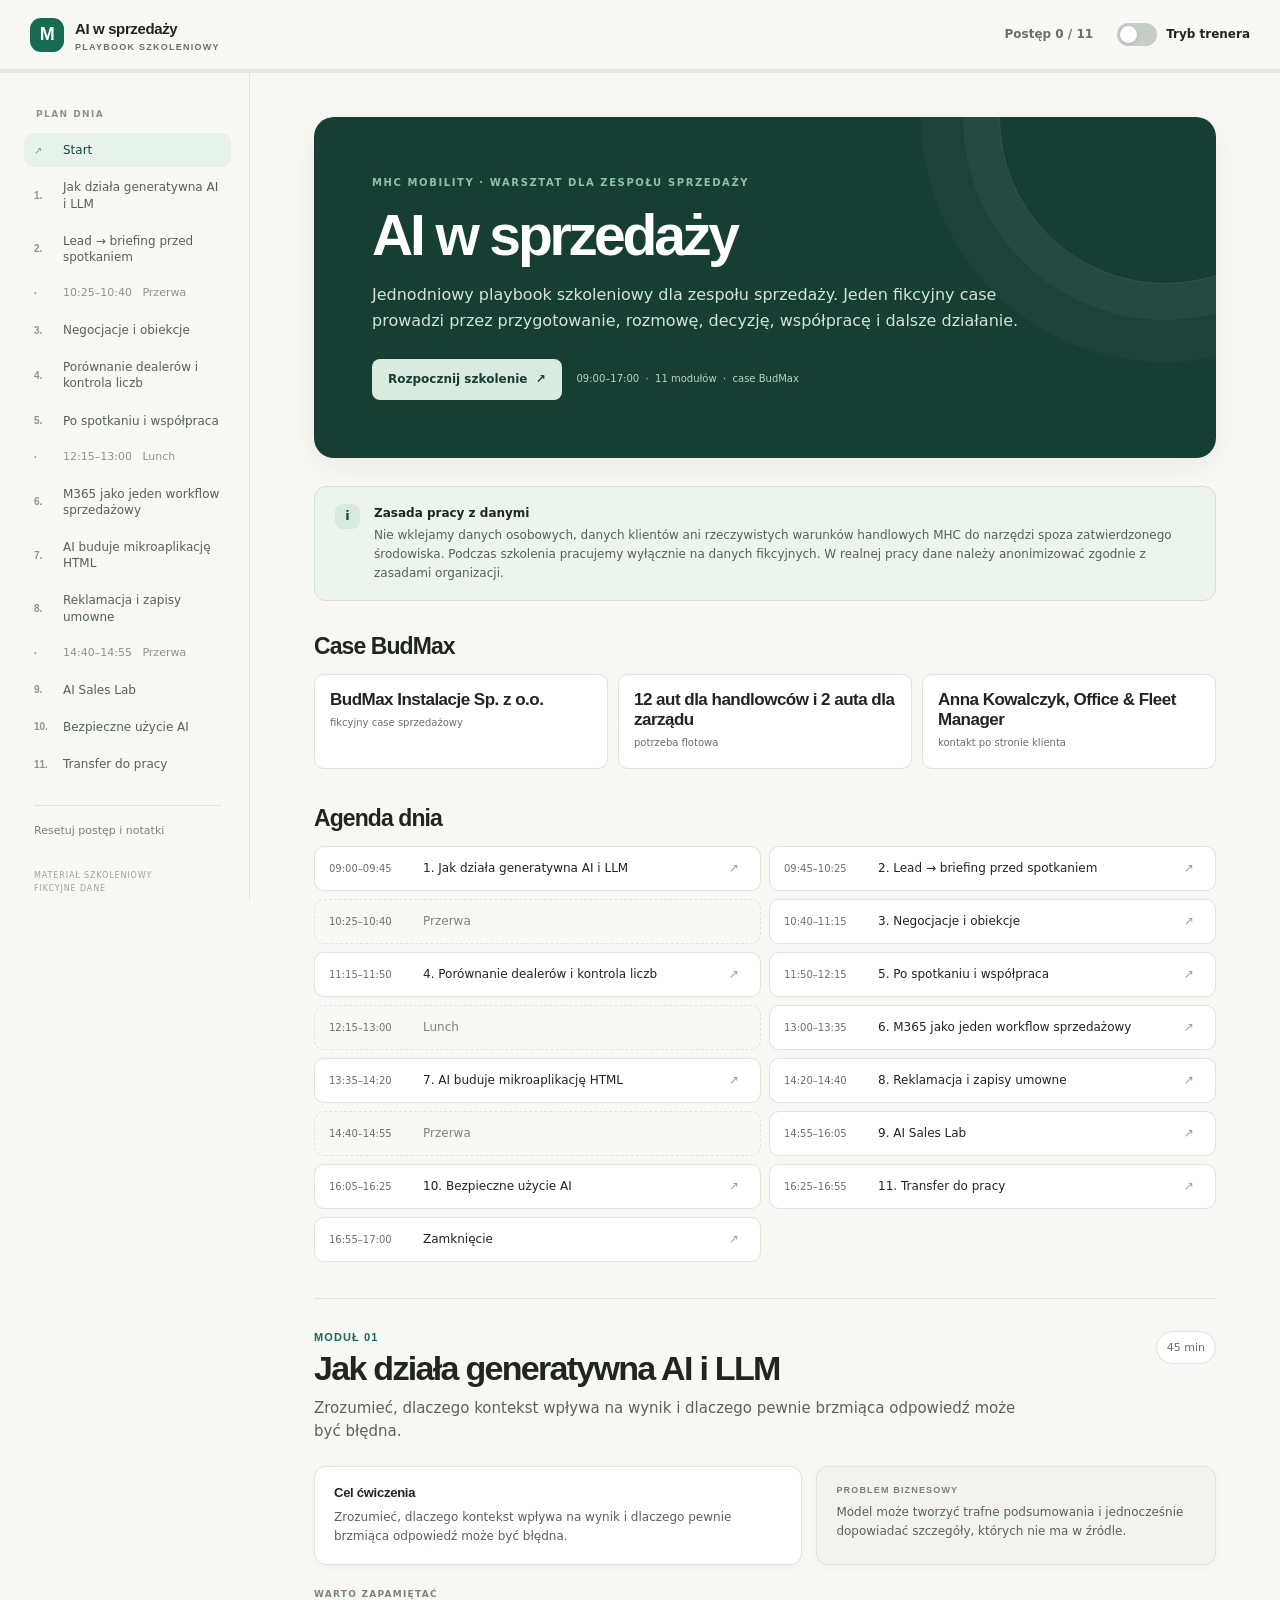
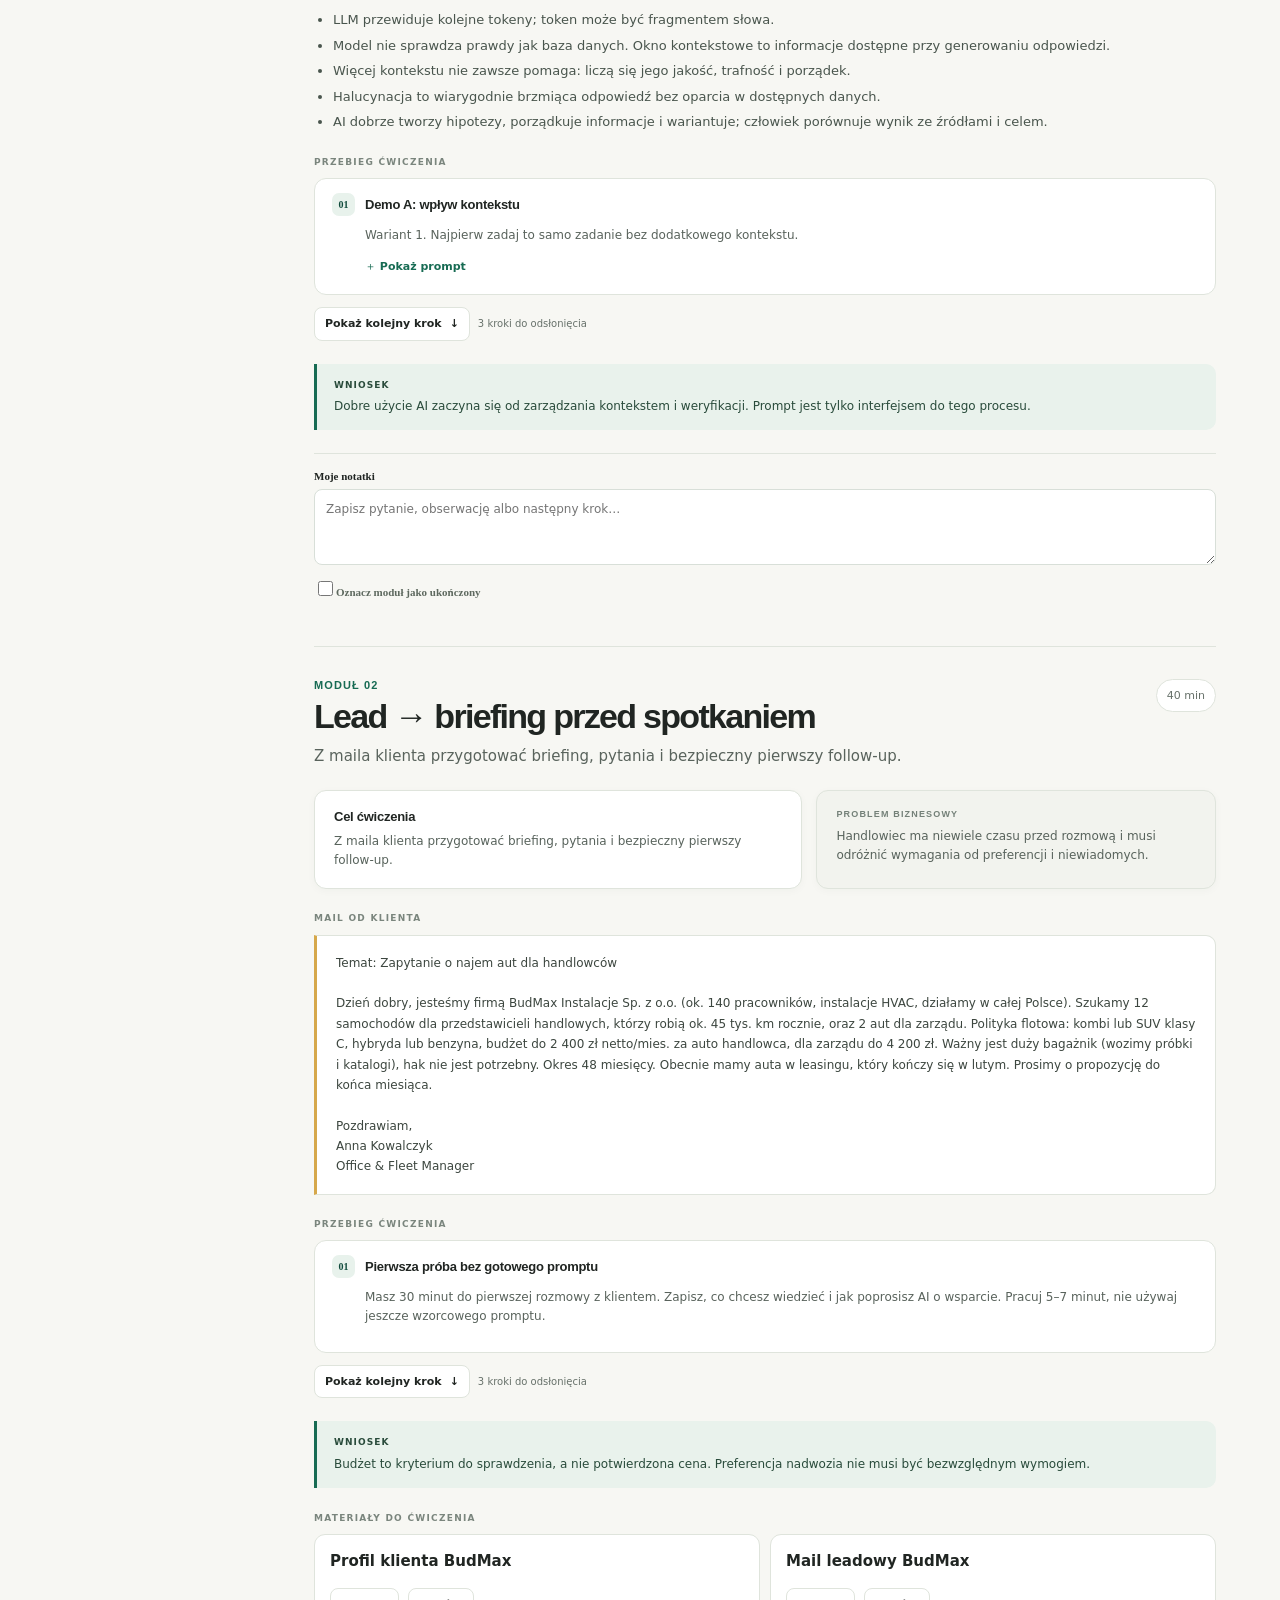
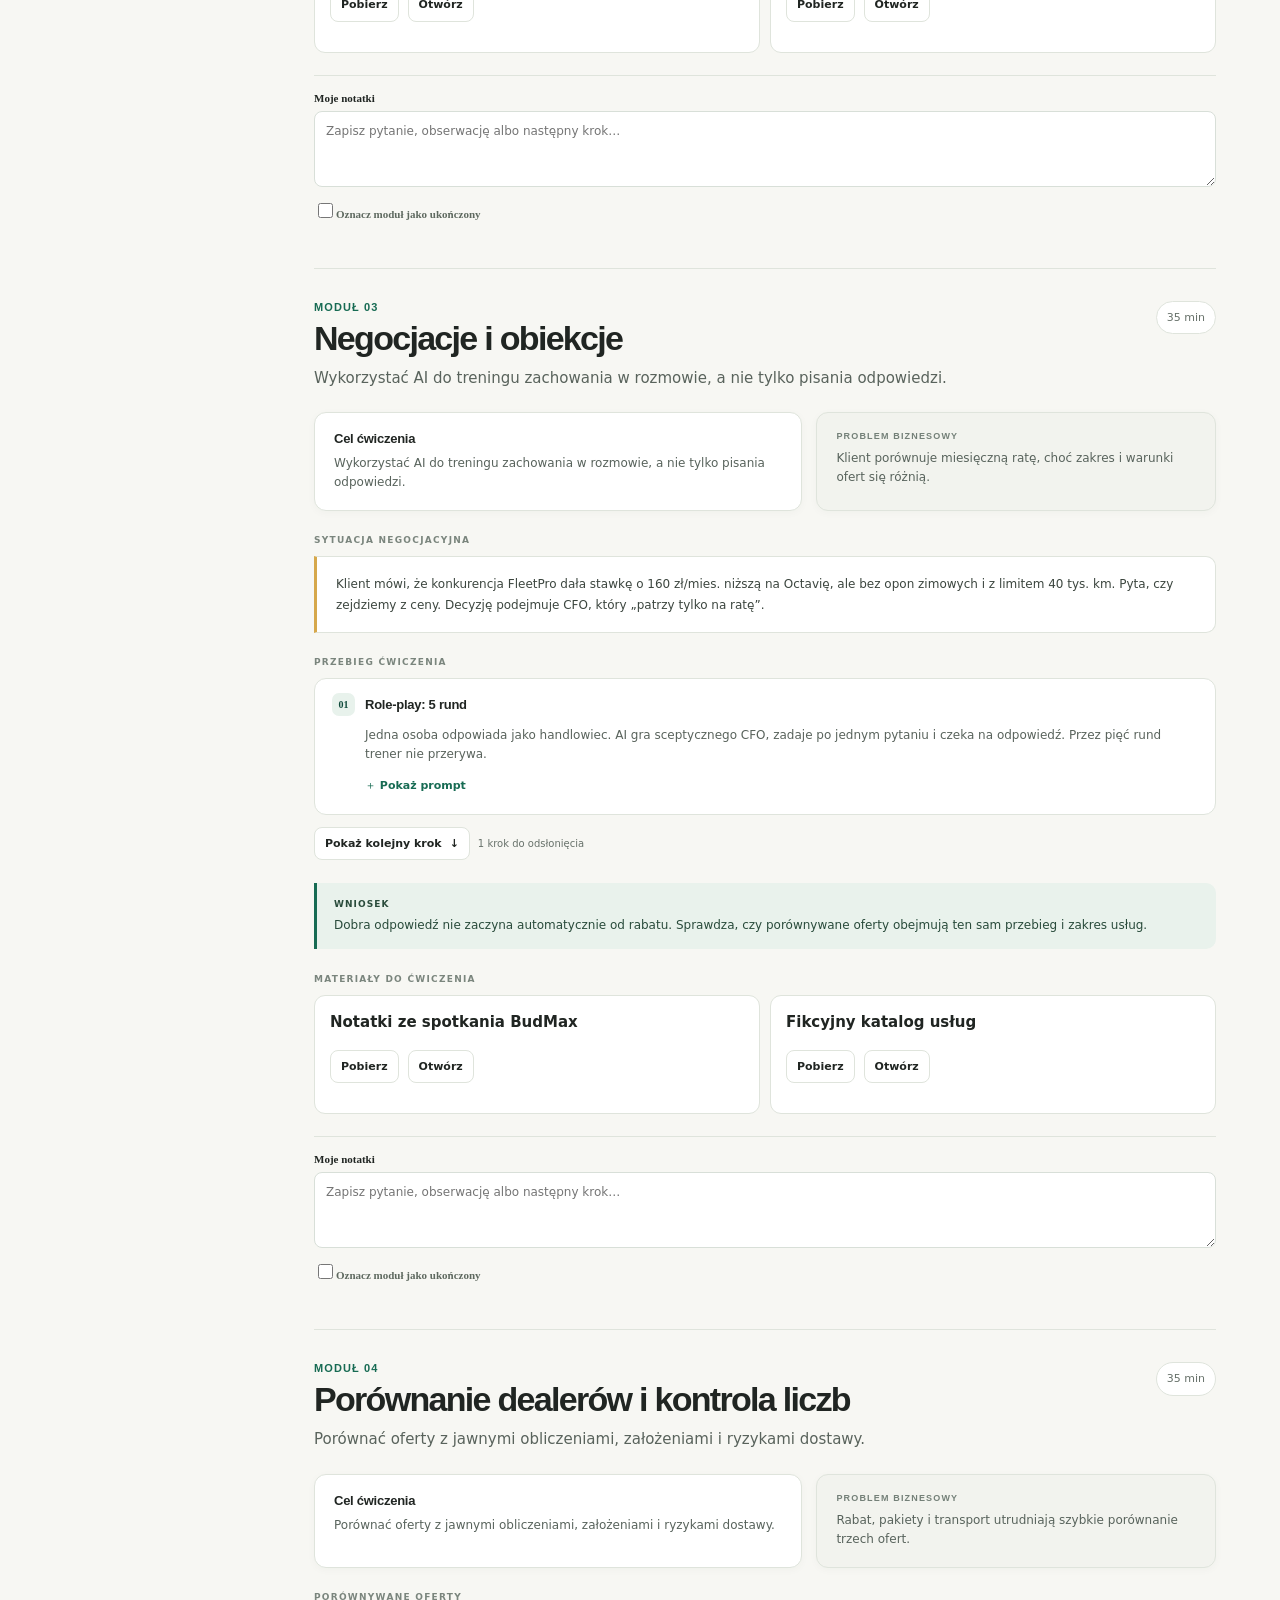
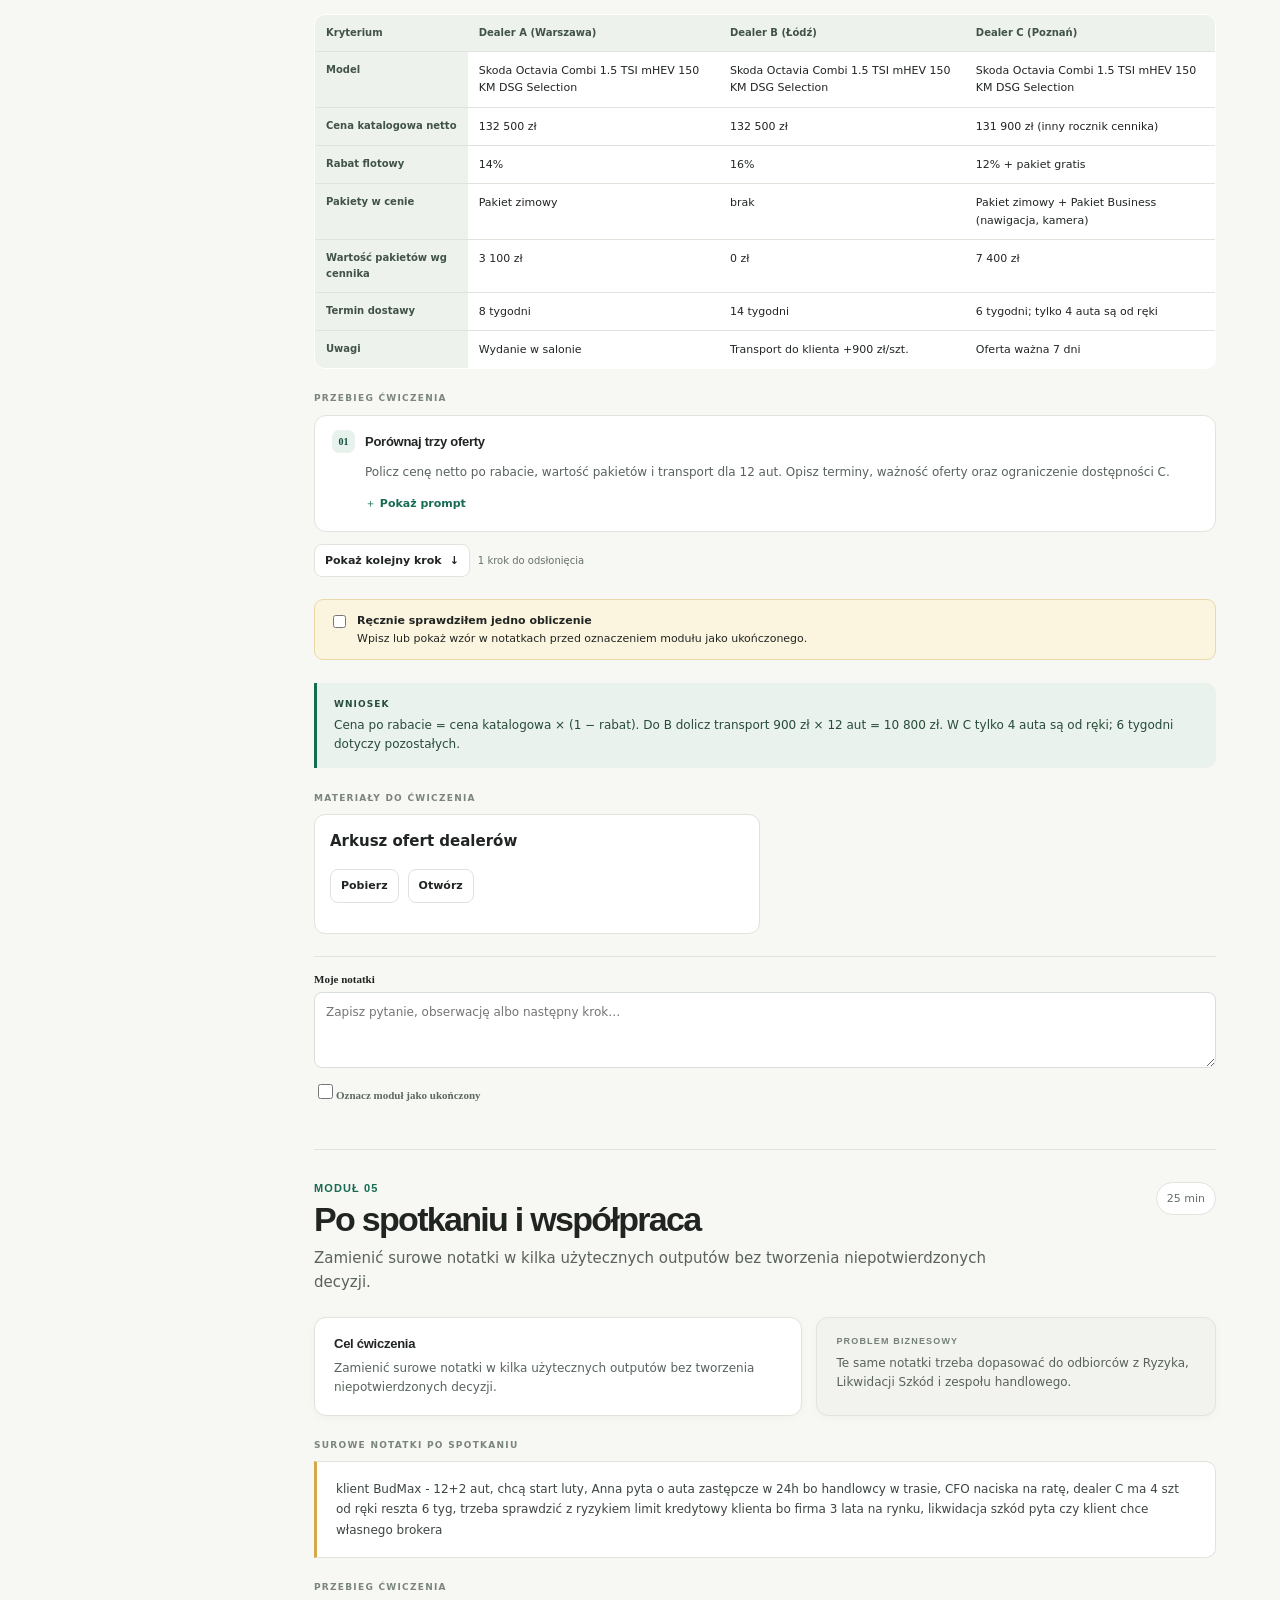
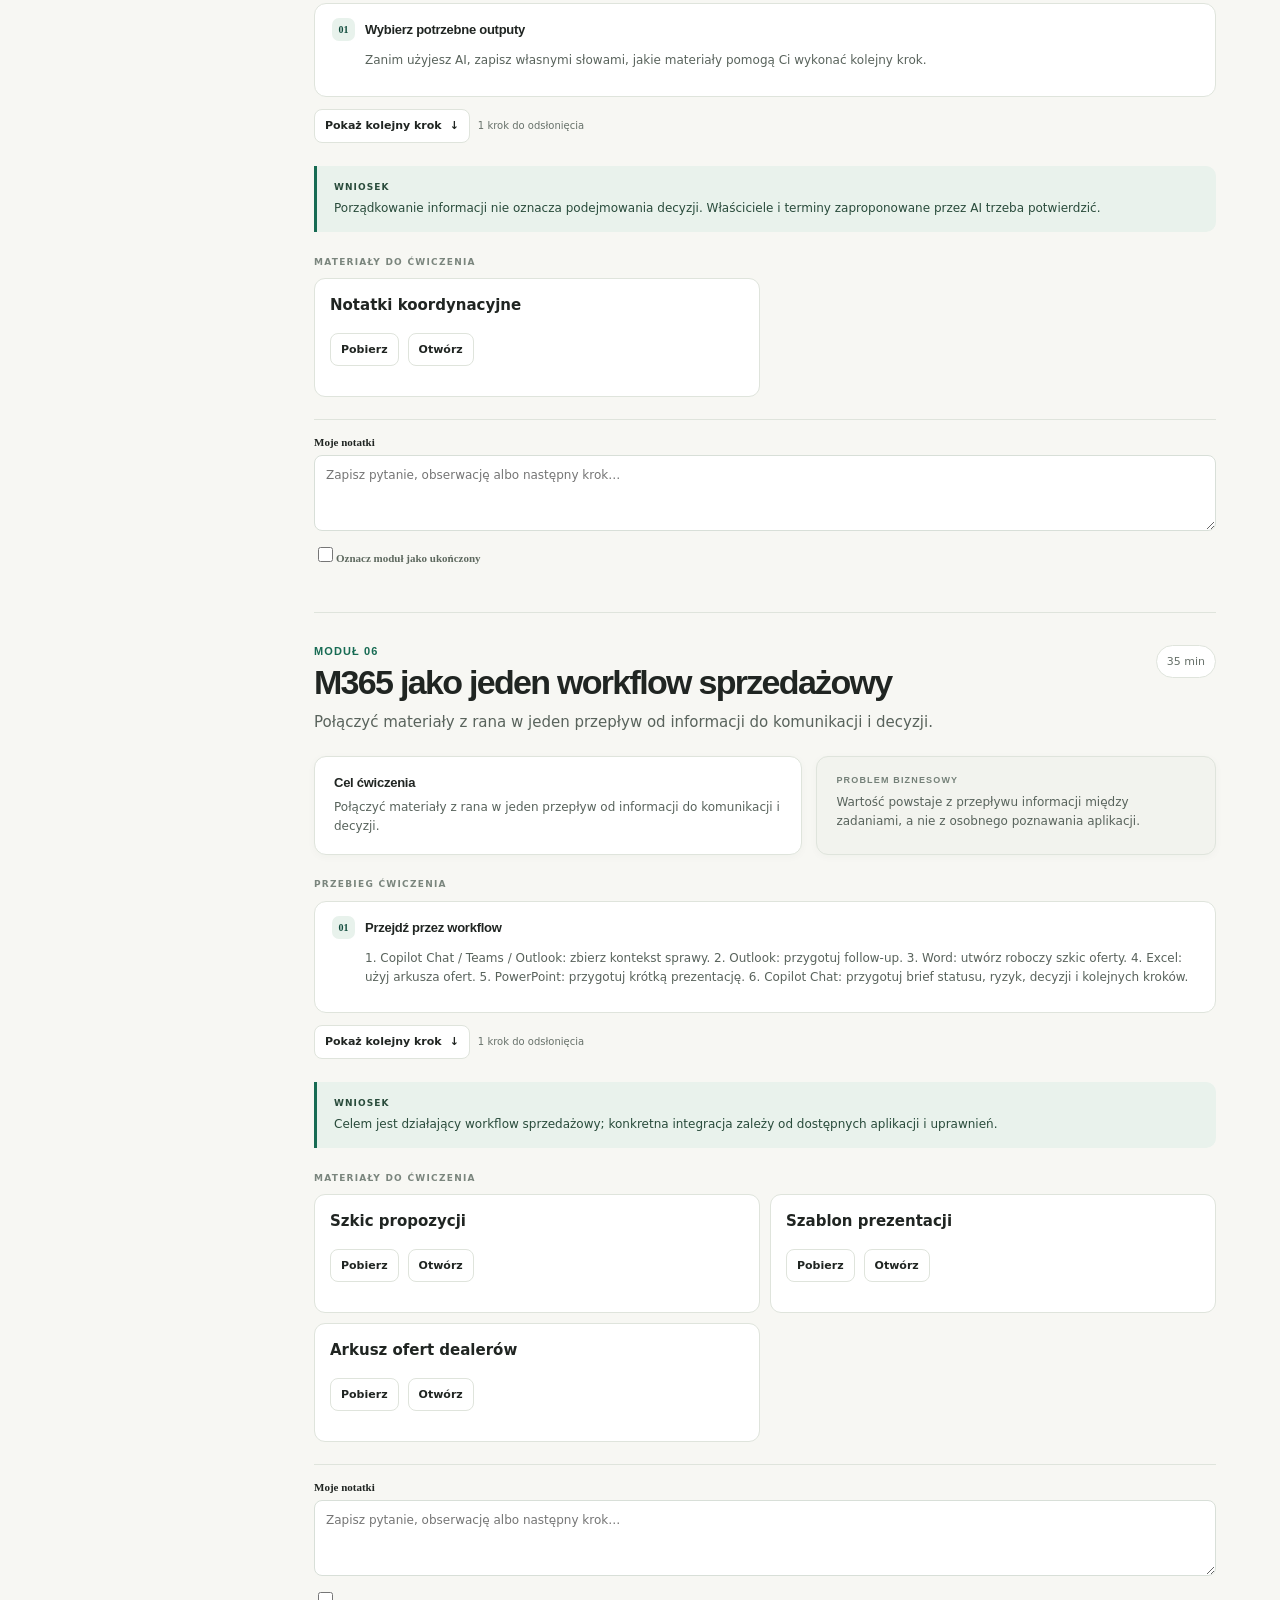
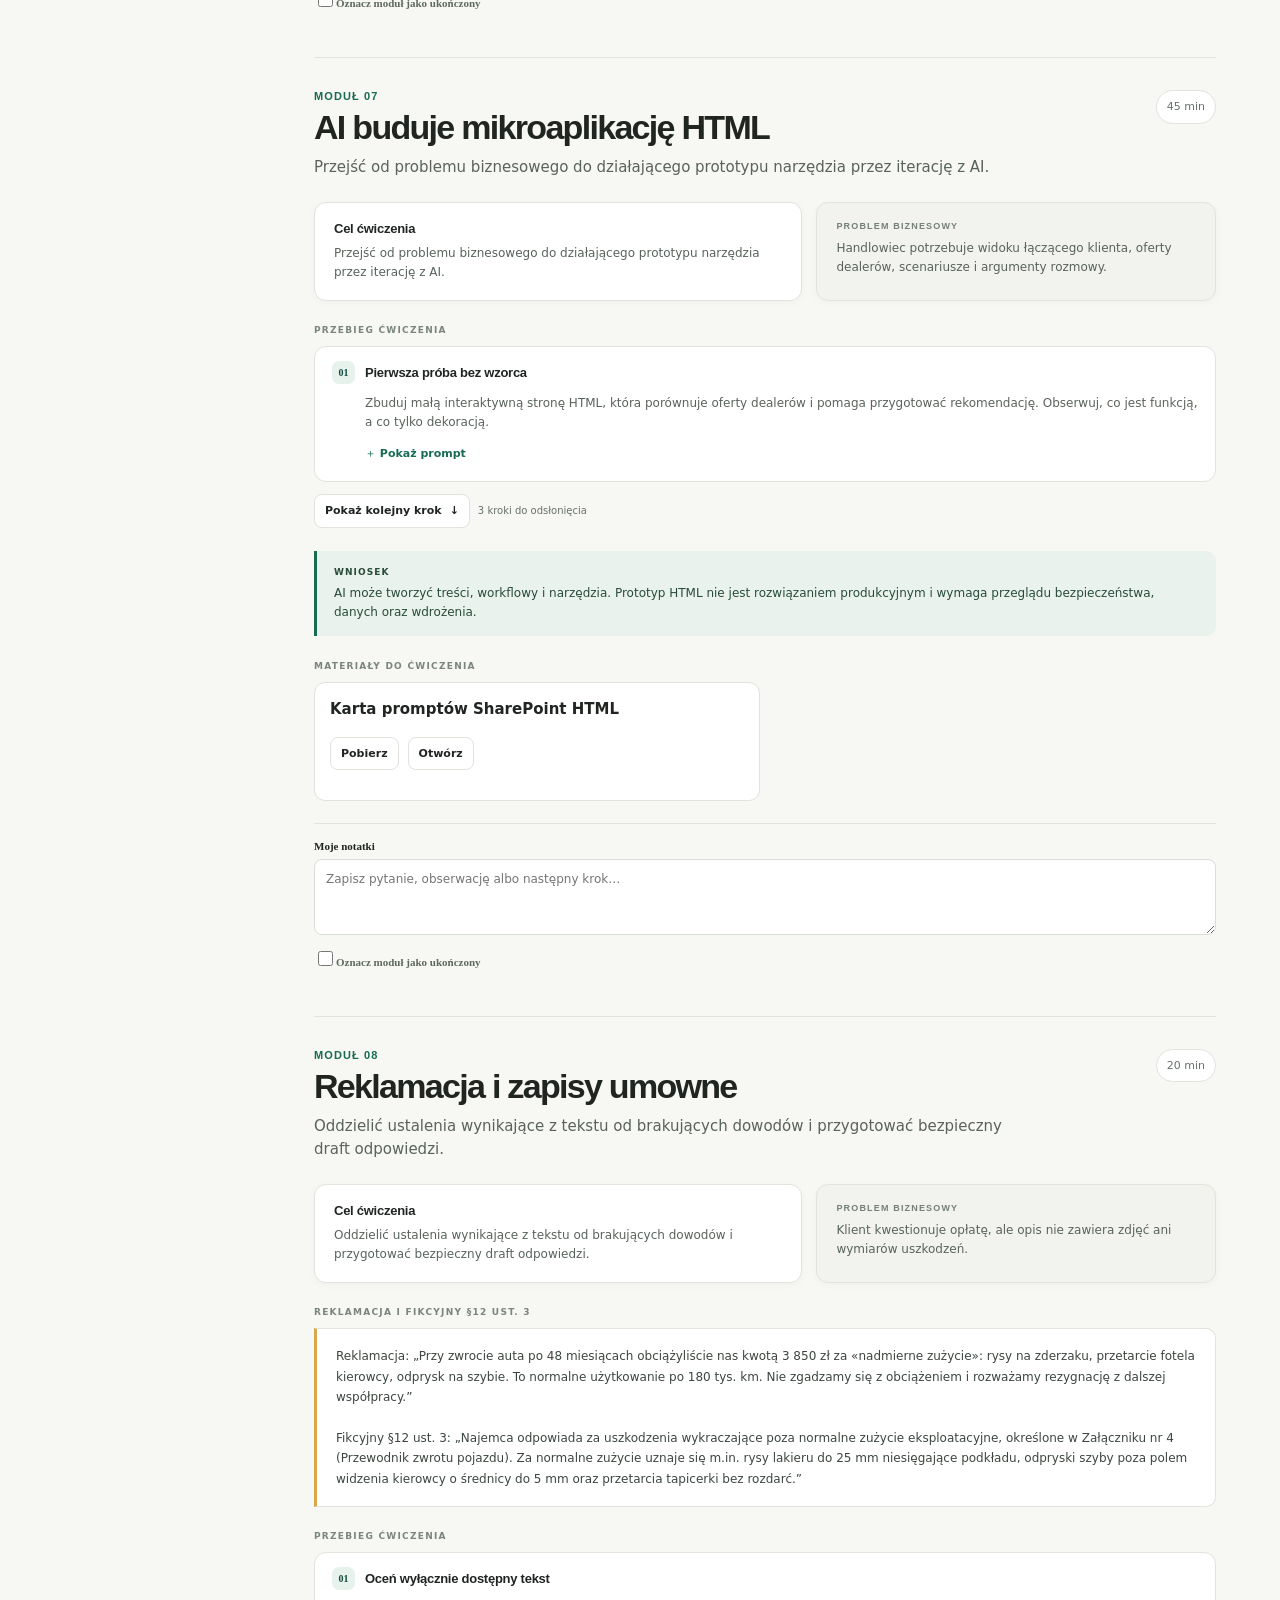
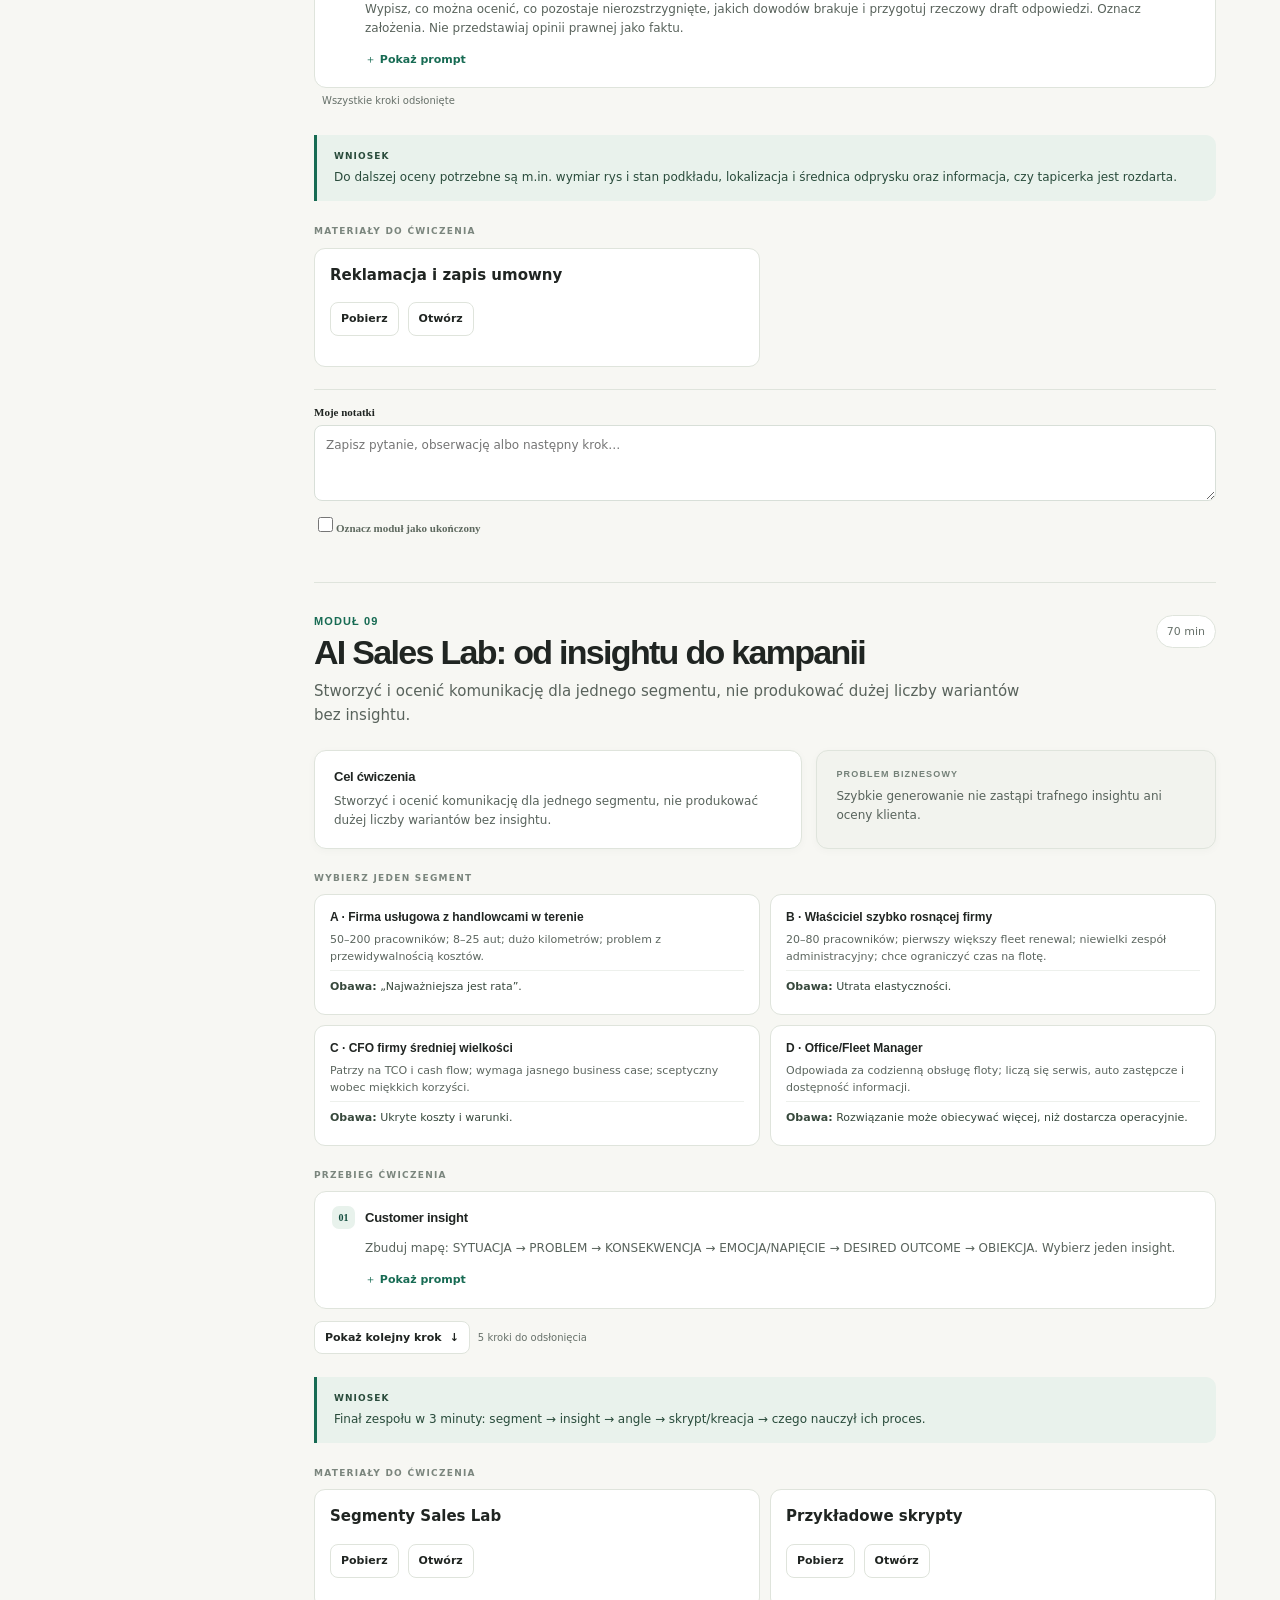
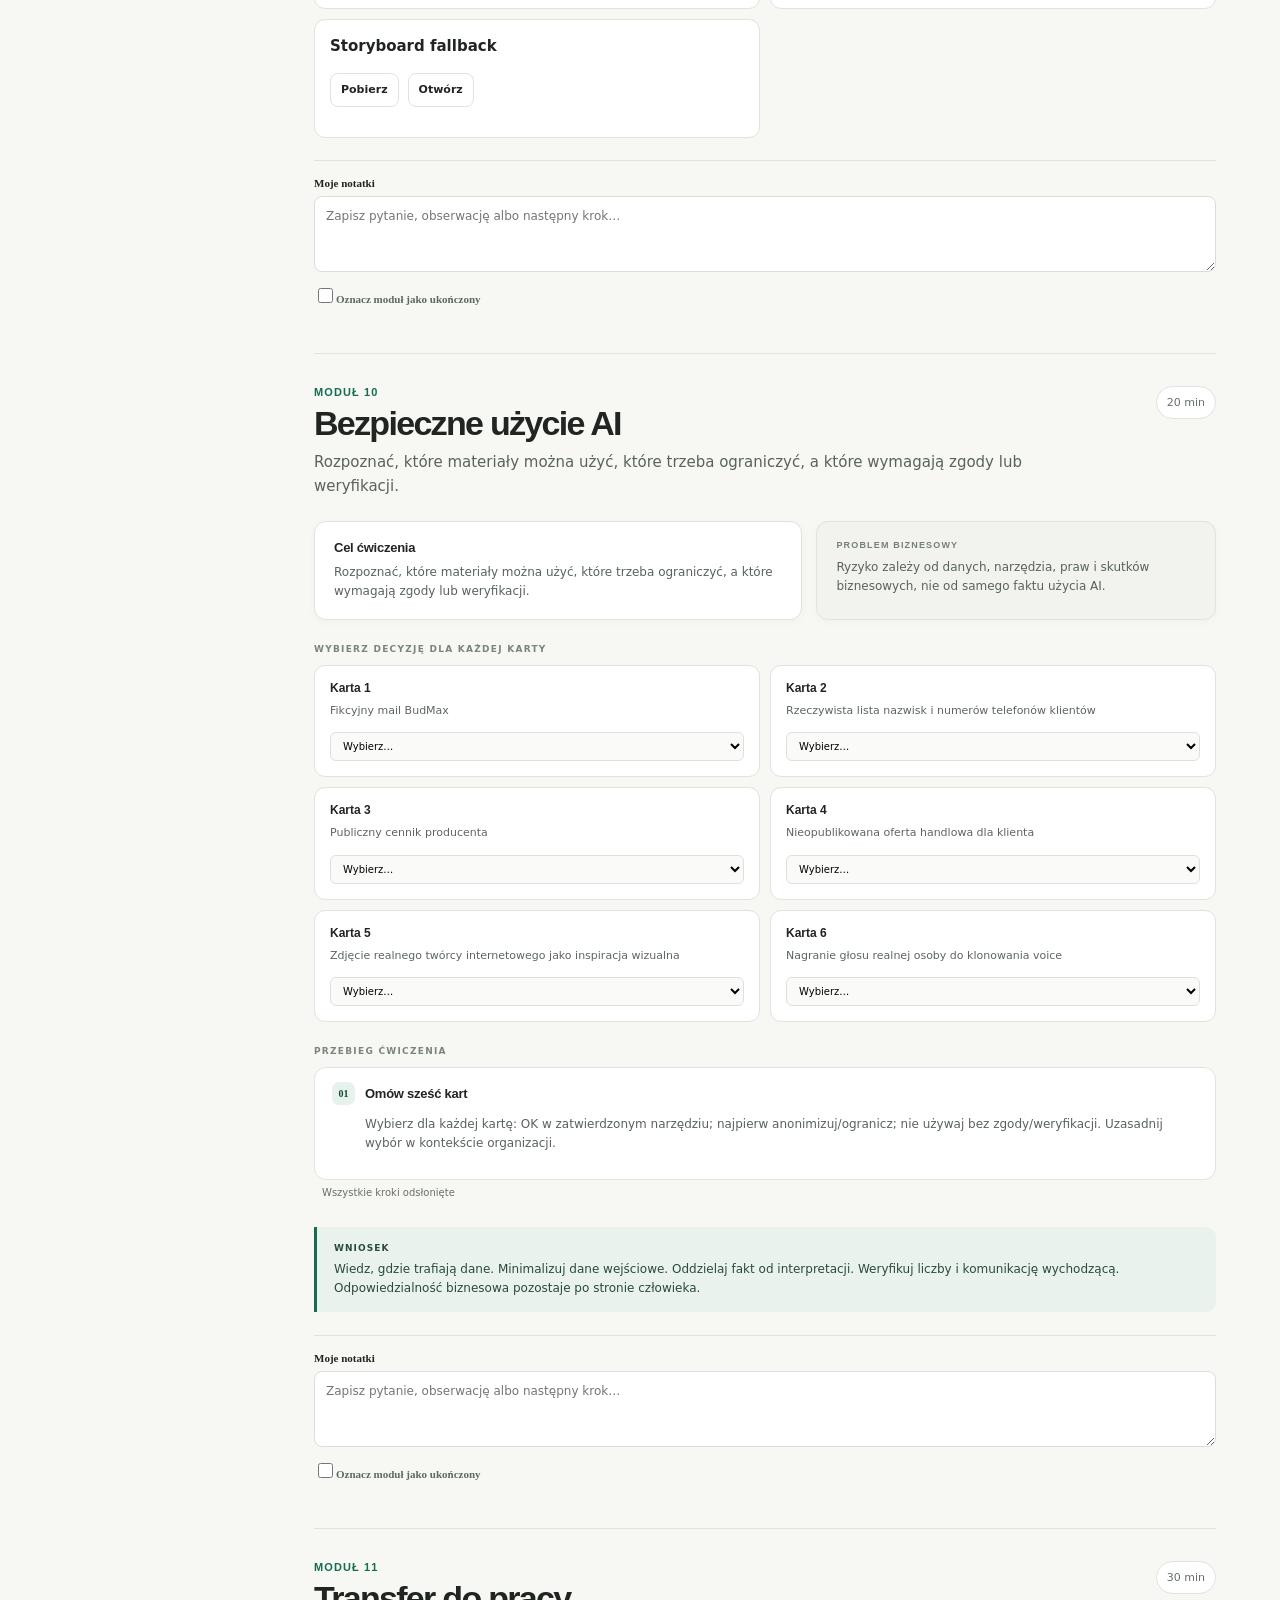
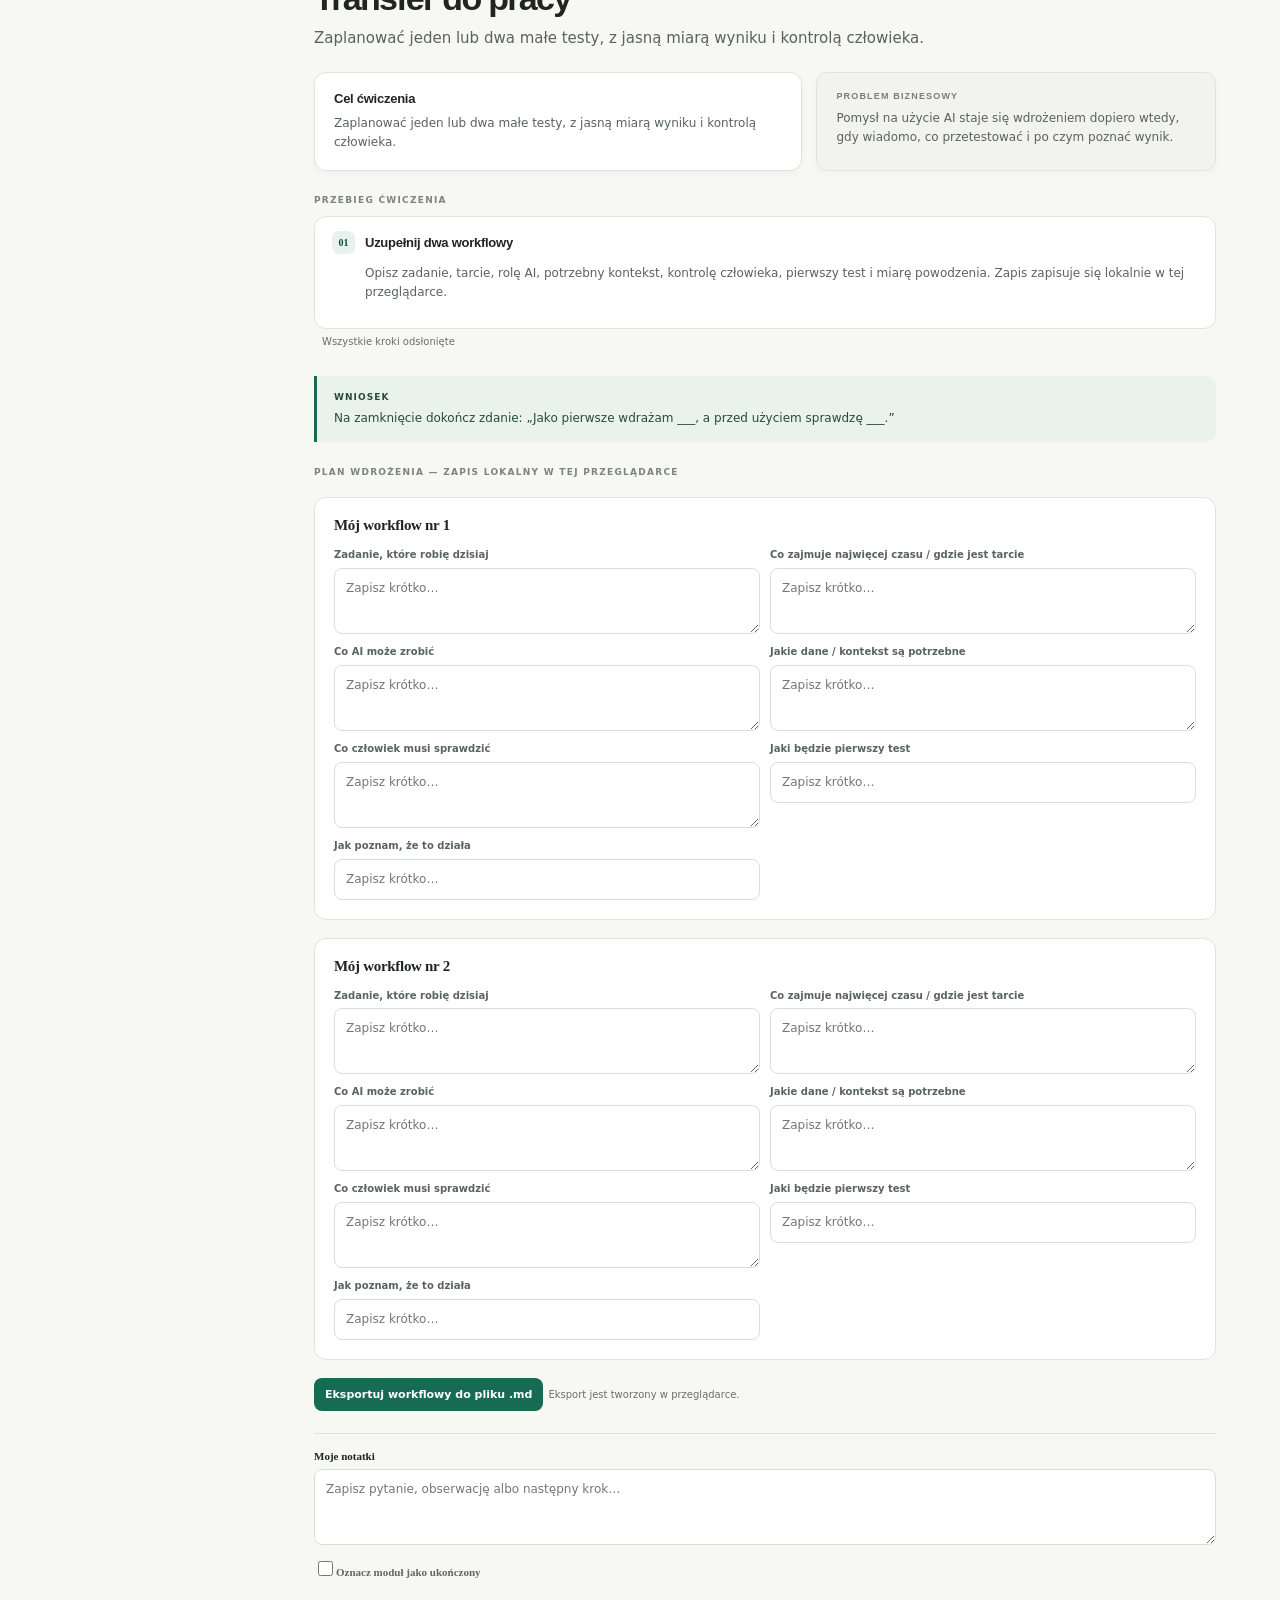
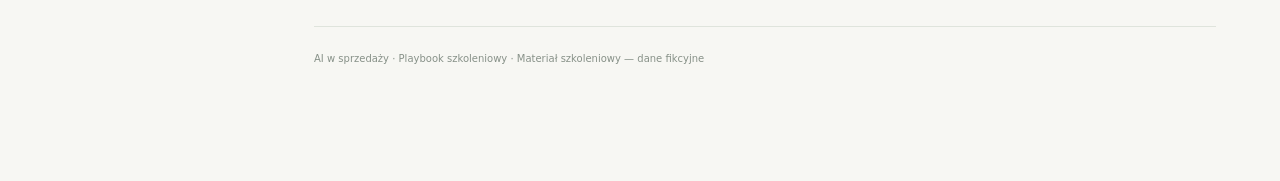
==== index.html @ 6e00c226 "Publish MHC AI sales training site" ====
<!doctype html>
<html lang="pl">
<head>
  <meta charset="utf-8">
  <meta name="viewport" content="width=device-width, initial-scale=1">
  <meta name="theme-color" content="#f7f7f3">
  <meta name="description" content="Interaktywny playbook jednodniowego szkolenia AI w sprzedaży na fikcyjnym case’ie BudMax.">
  <title>AI w sprzedaży · MHC Mobility</title>
  <link rel="stylesheet" href="assets/css/site.css">
</head>
<body>
  <a class="skip-link" href="#main">Przejdź do treści</a>
  <header class="topbar">
    <a class="brand" href="#start" aria-label="AI w sprzedaży — start"><span class="brand-mark">M</span><span>AI w sprzedaży <small>PLAYBOOK SZKOLENIOWY</small></span></a>
    <div class="top-actions">
      <span class="progress-label" id="progress-label">Postęp 0 / 11</span>
      <label class="mode-switch"><input type="checkbox" id="trainer-toggle"><span class="switch-ui" aria-hidden="true"></span><span>Tryb trenera</span></label>
    </div>
  </header>
  <div class="progress-track" role="progressbar" aria-label="Postęp szkolenia" aria-valuemin="0" aria-valuemax="11" aria-valuenow="0"><span id="progress-fill"></span></div>
  <div class="layout">
    <aside class="sidebar" aria-label="Nawigacja szkolenia">
      <div class="side-heading">PLAN DNIA</div>
      <nav id="course-nav"></nav>
      <div class="sidebar-tools">
        <label class="fast-switch trainer-control"><input id="fast-mode" type="checkbox"><span>Fast mode</span></label>
        <button class="text-button" id="reset-button" type="button">Resetuj postęp i notatki</button>
      </div>
      <p class="side-foot">MATERIAŁ SZKOLENIOWY<br>FIKCYJNE DANE</p>
    </aside>
    <main id="main" tabindex="-1">
      <div id="course-content" aria-live="polite"><div class="loading">Wczytuję materiały szkoleniowe…</div></div>
    </main>
  </div>
  <script src="assets/js/app.js" defer></script>
</body>
</html>
---- assets/css/site.css ----
:root{--paper:#f7f7f3;--surface:#fff;--ink:#202522;--muted:#67716a;--line:#dfe4dc;--green:#176b53;--green-dark:#104b3c;--mint:#e8f2ec;--gold:#d6a84b;--rose:#f6e9e5;--shadow:0 10px 30px rgba(33,47,39,.055);font-family:system-ui,-apple-system,"Segoe UI",sans-serif;color:var(--ink);background:var(--paper);font-synthesis:none;text-rendering:optimizeLegibility}
*{box-sizing:border-box}html{scroll-behavior:smooth;scroll-padding-top:88px}body{margin:0;background:var(--paper);font-size:15px;line-height:1.58}button,input,textarea,select{font:inherit}button,a{touch-action:manipulation}a{color:var(--green-dark)}button{cursor:pointer}.skip-link{position:absolute;top:-50px;left:1rem;background:var(--ink);color:#fff;padding:.65rem 1rem;z-index:50}.skip-link:focus{top:1rem}.topbar{height:70px;position:sticky;top:0;z-index:20;background:rgba(247,247,243,.94);backdrop-filter:blur(12px);border-bottom:1px solid var(--line);display:flex;align-items:center;justify-content:space-between;padding:0 30px}.brand{display:flex;gap:11px;align-items:center;text-decoration:none;color:var(--ink);font-family:Manrope,sans-serif;font-weight:800;letter-spacing:-.025em}.brand-mark{width:34px;height:34px;display:grid;place-items:center;border-radius:11px;background:var(--green);color:white;font-size:18px}.brand small{display:block;color:var(--muted);font:600 9px "DM Sans",sans-serif;letter-spacing:.14em;margin-top:1px}.top-actions{display:flex;align-items:center;gap:24px}.progress-label{font-size:12px;color:var(--muted);font-weight:600}.mode-switch,.fast-switch{display:flex;align-items:center;gap:9px;font-size:12px;font-weight:600;cursor:pointer}.mode-switch input{position:absolute;opacity:0}.switch-ui{height:23px;width:40px;border-radius:14px;background:#c7cec8;position:relative;transition:.2s}.switch-ui:after{content:"";position:absolute;top:3px;left:3px;width:17px;height:17px;border-radius:50%;background:white;transition:.2s;box-shadow:0 1px 4px #0002}.mode-switch input:checked+.switch-ui{background:var(--green)}.mode-switch input:checked+.switch-ui:after{left:20px}.mode-switch input:focus-visible+.switch-ui{outline:3px solid var(--gold);outline-offset:2px}.progress-track{height:3px;background:#e4e9e2;position:sticky;top:70px;z-index:19}.progress-track span{height:100%;width:0;display:block;background:var(--green);transition:width .3s}.layout{display:grid;grid-template-columns:250px minmax(0,1fr);max-width:1480px;margin:auto;min-height:calc(100vh - 73px)}.sidebar{padding:34px 18px 28px 24px;border-right:1px solid var(--line);position:sticky;top:73px;height:calc(100vh - 73px);overflow:auto}.side-heading{font-size:9px;letter-spacing:.16em;color:#8b958d;font-weight:700;padding:0 12px 12px}.sidebar nav{display:flex;flex-direction:column;gap:3px}.nav-link{display:flex;gap:11px;align-items:center;color:#56615a;text-decoration:none;border-radius:9px;padding:9px 10px;font-size:12px;line-height:1.35;transition:background .15s,color .15s}.nav-link:hover,.nav-link[aria-current="page"]{background:var(--mint);color:var(--green-dark)}.nav-number{font:700 10px Manrope,sans-serif;color:#8b958d;min-width:18px}.nav-link.done .nav-number{color:var(--green)}.nav-link.break-link{color:#8b958d;font-size:11px}.sidebar-tools{margin:24px 10px 0;padding-top:16px;border-top:1px solid var(--line);display:grid;gap:15px}.fast-switch{font-size:11px;color:var(--muted)}.fast-switch input{accent-color:var(--green)}.text-button{border:0;background:none;padding:0;text-align:left;color:#79837c;font-size:11px}.text-button:hover{color:#a04437}.side-foot{margin:29px 10px 0;font-size:8px;line-height:1.7;color:#9ba39c;letter-spacing:.11em}main{min-width:0;max-width:1150px;padding:44px clamp(24px,5vw,72px) 90px}.loading{padding:30px;color:var(--muted)}.hero{background:#173e33;color:white;border-radius:20px;padding:clamp(30px,5vw,58px);position:relative;overflow:hidden;box-shadow:var(--shadow);margin-bottom:28px}.hero:after{content:"";position:absolute;width:330px;height:330px;border:1px solid #ffffff1c;border-radius:50%;right:-115px;top:-165px;box-shadow:0 0 0 36px #ffffff09,0 0 0 78px #ffffff07}.eyebrow{font-size:10px;letter-spacing:.16em;font-weight:700;color:#8bc2a9;text-transform:uppercase}.hero h1{font:800 clamp(34px,5vw,57px)/1.08 Manrope,sans-serif;letter-spacing:-.055em;max-width:640px;margin:14px 0}.hero p{color:#d3e4da;max-width:650px;font-size:16px}.hero-actions{display:flex;align-items:center;gap:15px;margin-top:26px;position:relative;z-index:1}.button{display:inline-flex;align-items:center;justify-content:center;gap:8px;text-decoration:none;border:1px solid transparent;border-radius:8px;padding:10px 15px;font-size:12px;font-weight:700;transition:.15s}.button.primary{background:var(--green);color:white}.hero .button.primary{background:#d9eadf;color:#173e33}.button.primary:hover{background:#c4dfcf}.button.secondary{border-color:var(--line);background:white;color:var(--ink)}.button.secondary:hover{border-color:#9eada2;background:#f8faf8}.button.small{padding:7px 10px;font-size:11px}.hero .micro-note{font-size:10px;color:#bbd3c5}.notice{display:flex;gap:14px;align-items:flex-start;padding:17px 20px;border:1px solid #d3e1d6;background:#edf4ef;border-radius:12px;margin-bottom:32px}.notice-icon{width:25px;height:25px;flex:0 0 25px;border-radius:8px;background:#d8e9dd;color:var(--green-dark);display:grid;place-items:center;font-size:13px;font-weight:800}.notice strong{display:block;font-size:12px;margin-bottom:3px}.notice p{margin:0;color:#526259;font-size:12px}.section-heading{font:800 23px Manrope,sans-serif;letter-spacing:-.04em;margin:0 0 14px}.agenda{display:grid;grid-template-columns:1fr 1fr;gap:8px;margin-bottom:36px}.agenda-item{display:grid;grid-template-columns:83px 1fr 17px;align-items:center;gap:11px;padding:12px 14px;border:1px solid var(--line);background:var(--surface);border-radius:10px;text-decoration:none;color:var(--ink);font-size:12px}.agenda-item:hover{border-color:#9cbaaa;transform:translateY(-1px)}.agenda-item time{font-variant-numeric:tabular-nums;font-size:10px;color:var(--muted)}.agenda-item.break{background:transparent;color:#7b857d;border-style:dashed}.agenda-arrow{color:#98a29a}.case-grid{display:grid;grid-template-columns:repeat(3,1fr);gap:10px;margin-bottom:36px}.case-stat{padding:15px;border:1px solid var(--line);border-radius:10px;background:white}.case-stat strong{display:block;font:700 17px Manrope,sans-serif;letter-spacing:-.03em}.case-stat span{font-size:10px;color:var(--muted)}.module{padding:32px 0 40px;border-top:1px solid var(--line);scroll-margin-top:90px}.module-head{display:flex;align-items:flex-start;justify-content:space-between;gap:18px;margin-bottom:22px}.module-index{font:700 11px Manrope,sans-serif;color:var(--green);letter-spacing:.1em}.module h2{font:800 clamp(25px,3vw,34px)/1.17 Manrope,sans-serif;letter-spacing:-.05em;margin:6px 0 8px}.module-objective{max-width:720px;color:#59635c;margin:0}.module-time{white-space:nowrap;color:var(--muted);font-size:11px;padding:7px 10px;border:1px solid var(--line);border-radius:20px;background:white}.module-intro{display:grid;grid-template-columns:1.1fr .9fr;gap:14px;margin-bottom:22px}.panel{background:white;border:1px solid var(--line);border-radius:12px;padding:18px 19px;box-shadow:0 2px 8px #1a382108}.panel h3,.content-block h3{font:700 13px Manrope,sans-serif;letter-spacing:-.02em;margin:0 0 8px}.panel p{margin:0;color:#58635c;font-size:12px}.panel.problem{background:#f2f3ee}.panel.problem h3{color:#748078;font-size:9px;letter-spacing:.13em;text-transform:uppercase}.content-block{margin:17px 0 22px}.content-block p{white-space:pre-line}.content-list{margin:0;padding-left:19px;color:#49554d;font-size:13px}.content-list li{margin:5px 0}.source-box{white-space:pre-wrap;font-size:12px;background:#fff;border:1px solid var(--line);border-left:3px solid var(--gold);padding:17px 19px;border-radius:0 10px 10px 0;color:#3c463f;line-height:1.7}.source-title,.block-label{font-size:9px;font-weight:800;letter-spacing:.14em;color:#7a857d;text-transform:uppercase;margin-bottom:9px}.steps{display:grid;gap:10px}.step-card{border:1px solid var(--line);border-radius:12px;background:white;overflow:hidden}.step-card.locked{display:none}.step-card-head{display:flex;align-items:center;gap:10px;padding:14px 17px 0}.step-badge{display:grid;place-items:center;flex:0 0 23px;height:23px;border-radius:7px;background:var(--mint);color:var(--green-dark);font:700 10px Manrope}.step-card h3{margin:0;font:700 13px Manrope,sans-serif}.step-card-body{padding:5px 17px 16px 50px;color:#59635c;font-size:12px}.step-card-body p{margin:5px 0 10px;white-space:pre-line}.prompt-toggle{display:inline-flex;align-items:center;gap:6px;background:none;border:0;color:var(--green);font-weight:700;font-size:11px;padding:3px 0}.prompt-toggle:hover{text-decoration:underline}.prompt-box{margin-top:10px;background:#f4f6f2;border:1px solid #e0e6de;border-radius:9px;padding:12px}.prompt-box pre{font:12px/1.6 "DM Sans",sans-serif;color:#334139;white-space:pre-wrap;margin:0 0 10px}.prompt-box[hidden]{display:none}.reveal-next{margin-top:12px}.step-counter{color:var(--muted);font-size:10px;margin-left:8px}.training-table{width:100%;border-collapse:collapse;background:white;font-size:11px;border:1px solid var(--line);border-radius:10px;overflow:hidden;display:table}.training-table th{background:#edf2ed;color:#415249;text-align:left;font-size:10px}.training-table th,.training-table td{padding:10px 11px;border-bottom:1px solid var(--line);vertical-align:top}.training-table tr:last-child td{border-bottom:0}.table-wrap{overflow:auto;border-radius:10px;margin:10px 0}.segment-grid,.card-grid,.download-grid{display:grid;grid-template-columns:repeat(2,minmax(0,1fr));gap:10px}.segment-card,.safety-card,.download-card{border:1px solid var(--line);background:#fff;border-radius:11px;padding:15px}.segment-card h4,.safety-card h4{font:700 12px Manrope,sans-serif;margin:0 0 7px}.segment-card p,.safety-card p{font-size:11px;color:#5c665f;margin:4px 0}.segment-card .objection{padding-top:7px;border-top:1px solid #edf0ec;color:#37483c}.safety-card select{width:100%;margin-top:9px;border:1px solid #dbe2da;padding:7px 8px;background:#fafbf9;border-radius:6px;font-size:10px}.answer-hint{font-size:10px;color:var(--green-dark);margin-top:7px}.takeaway{margin:23px 0;background:#e9f2ec;border-left:3px solid var(--green);padding:14px 17px;border-radius:0 10px 10px 0;color:#294b3b;font-size:12px}.takeaway strong{display:block;text-transform:uppercase;letter-spacing:.12em;font-size:9px;margin-bottom:5px}.module-tools{display:flex;flex-wrap:wrap;align-items:center;gap:9px;margin:15px 0}.trainer-box{margin:15px 0 20px;border:1px solid #c9d9ce;background:#edf4ef;border-radius:12px;padding:17px 18px}.trainer-label{font-size:9px;font-weight:800;letter-spacing:.15em;color:var(--green);margin-bottom:10px}.trainer-grid{display:grid;grid-template-columns:1fr 1fr;gap:13px}.trainer-box h4{margin:0 0 5px;font:700 11px Manrope}.trainer-box p,.trainer-box li{font-size:11px;color:#4c5b51;margin:4px 0}.trainer-box ul{padding-left:17px;margin:4px 0}.fast-note{margin-top:12px;padding:9px 11px;border:1px dashed #b3c5b8;border-radius:8px;font-size:10px;color:#425a49}.fast-note[hidden]{display:none}.timer{display:inline-flex;align-items:center;gap:8px;border:1px solid #c5d6ca;background:#fff;color:var(--green-dark);padding:6px 9px;border-radius:20px;font-size:10px;font-variant-numeric:tabular-nums}.timer output{font-weight:800;min-width:43px}.reflection{margin:20px 0 0;padding-top:16px;border-top:1px solid var(--line)}.reflection label{display:block;font:700 11px Manrope;margin-bottom:7px}.reflection textarea,.workflow-field input,.workflow-field textarea{display:block;width:100%;border:1px solid #d8dfd8;border-radius:8px;background:white;padding:10px 11px;color:var(--ink);font-size:12px;resize:vertical}.reflection textarea{min-height:76px}.module-complete{display:flex;align-items:center;gap:9px;margin-top:13px;font-size:11px;color:#5e695f}.module-complete input{accent-color:var(--green);width:15px;height:15px}.manual-check{background:#fbf4df;border:1px solid #e9d9aa;padding:12px 14px;border-radius:9px;margin-top:11px;font-size:11px}.manual-check label{display:flex;align-items:flex-start;gap:8px}.manual-check input{accent-color:var(--green);margin-top:3px}.workflow-group{margin:18px 0;padding:19px;background:white;border:1px solid var(--line);border-radius:12px}.workflow-group h3{font:700 15px Manrope;margin:0 0 13px}.workflow-fields{display:grid;grid-template-columns:1fr 1fr;gap:10px}.workflow-field label{display:block;font-size:10px;color:#59645c;font-weight:700;margin-bottom:5px}.workflow-field textarea{min-height:66px}.export-note{font-size:10px;color:var(--muted);margin-left:5px}.site-footer{border-top:1px solid var(--line);padding:24px 0;color:#879188;font-size:10px}.empty-state{padding:30px;background:white;border-radius:12px;color:var(--muted)}

@media(max-width:900px){.layout{grid-template-columns:205px minmax(0,1fr)}.sidebar{padding-left:14px;padding-right:12px}.agenda{grid-template-columns:1fr}.module-intro{grid-template-columns:1fr}.case-grid{grid-template-columns:repeat(2,1fr)}}
@media(max-width:640px){body{font-size:14px}.topbar{height:62px;padding:0 14px}.brand{font-size:13px}.brand-mark{width:30px;height:30px}.brand small{font-size:8px}.top-actions{gap:11px}.progress-label{display:none}.mode-switch{font-size:10px}.progress-track{top:62px}.layout{display:block}.sidebar{position:sticky;top:65px;height:auto;padding:8px 10px;border:0;border-bottom:1px solid var(--line);z-index:15;background:rgba(247,247,243,.97)}.side-heading,.sidebar-tools,.side-foot{display:none}.sidebar nav{flex-direction:row;overflow-x:auto;gap:4px;scrollbar-width:thin}.nav-link{flex:0 0 auto;padding:8px 10px;font-size:10px}.nav-link.break-link{display:none}.nav-number{min-width:auto}.nav-link span:last-child{white-space:nowrap}main{padding:24px 16px 65px}.hero{padding:29px 23px;border-radius:15px}.hero p{font-size:14px}.hero-actions{align-items:flex-start;flex-direction:column}.agenda-item{grid-template-columns:75px 1fr 14px;padding:10px}.case-grid{grid-template-columns:1fr 1fr;gap:7px}.case-stat{padding:11px}.case-stat strong{font-size:14px}.module{padding:26px 0 32px}.module-head{gap:8px}.module h2{font-size:25px}.module-time{font-size:9px;padding:5px 7px}.module-intro{gap:8px}.panel{padding:14px}.step-card-body{padding-left:16px}.step-card-head{padding-left:13px}.segment-grid,.card-grid,.download-grid,.trainer-grid,.workflow-fields{grid-template-columns:1fr}.training-table{min-width:650px}.table-wrap:after{content:"Przewiń tabelę w bok";display:block;font-size:9px;color:var(--muted);padding:4px}.workflow-group{padding:14px}.hero:after{opacity:.45}}
@media(prefers-reduced-motion:reduce){*,*::before,*::after{scroll-behavior:auto!important;transition:none!important}}
.trainer-only,.trainer-control{display:none}body.trainer-mode .trainer-only{display:block}body.trainer-mode .trainer-control{display:flex}.trainer-box.trainer-only{display:none}body.trainer-mode .trainer-box.trainer-only{display:block}.download-card.trainer-only{display:none}body.trainer-mode .download-card.trainer-only{display:block}.sr-only{position:absolute;width:1px;height:1px;padding:0;margin:-1px;overflow:hidden;clip:rect(0,0,0,0);white-space:nowrap;border:0}
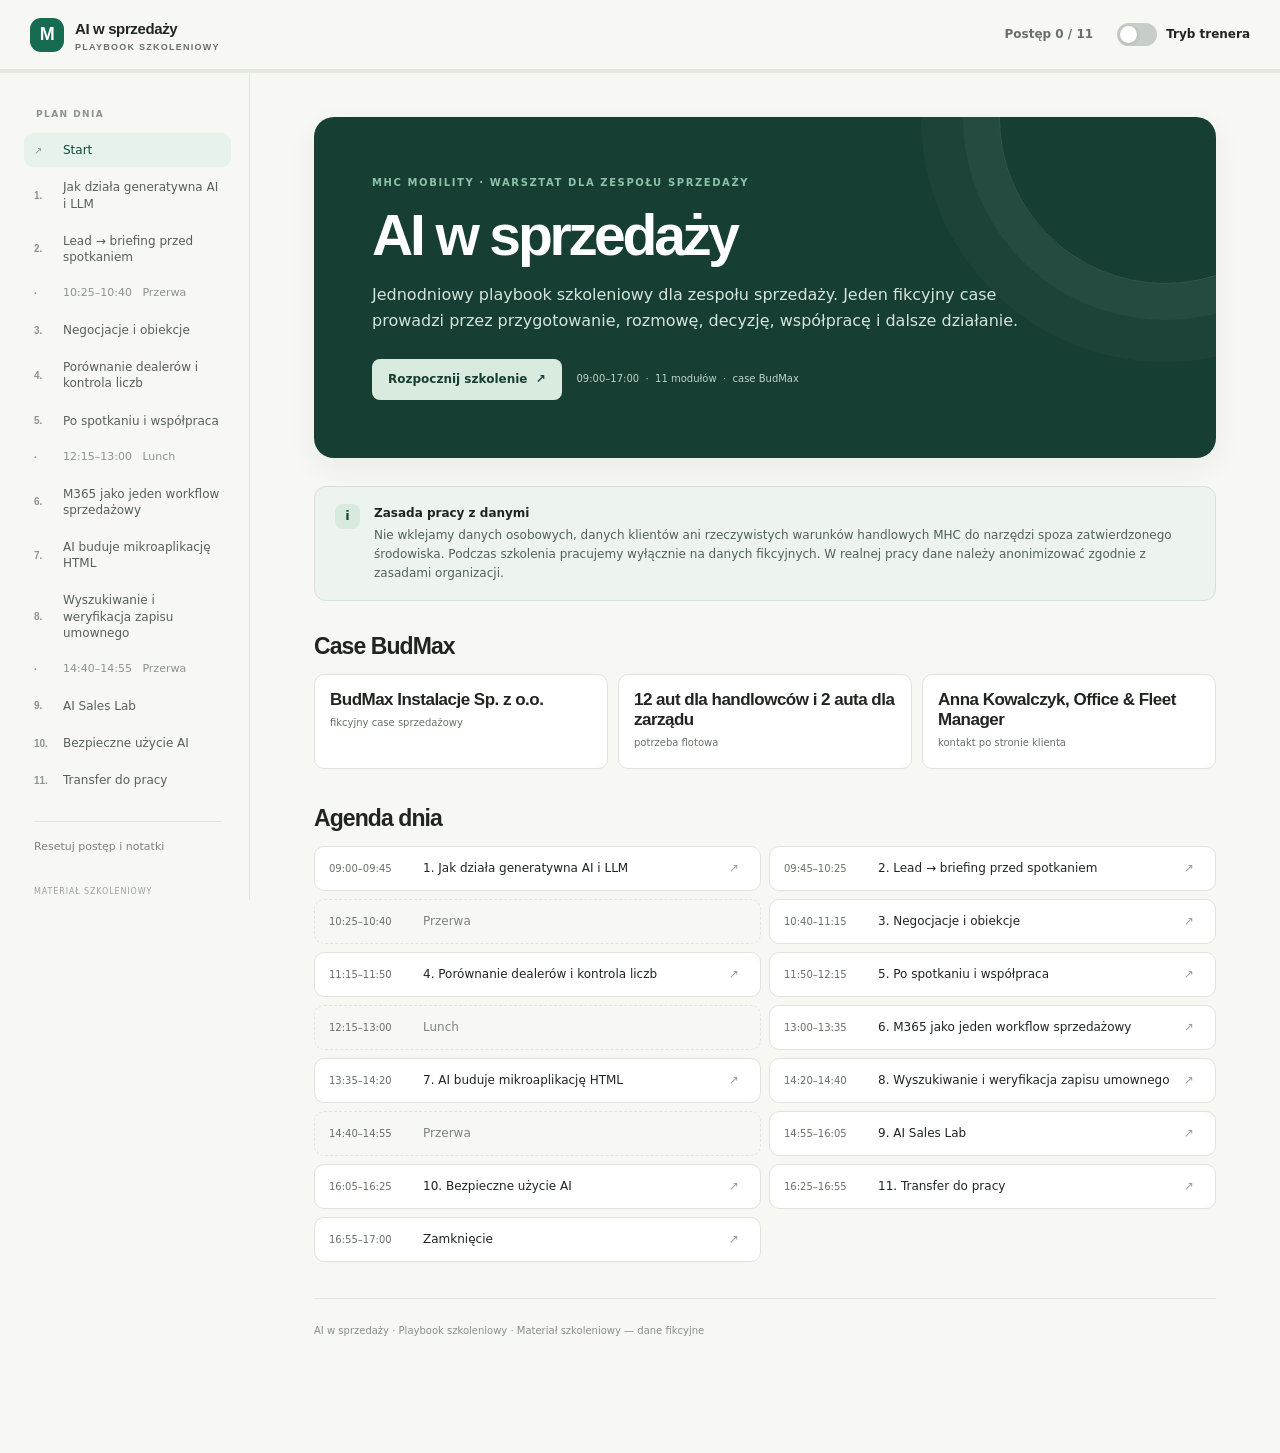
==== commit c71b5cec: "Add module navigation and document previews" ====
--- a/index.html
+++ b/index.html
@@ -31,6 +31,10 @@
     <main id="main" tabindex="-1">
       <div id="course-content" aria-live="polite"><div class="loading">Wczytuję materiały szkoleniowe…</div></div>
     </main>
+    <aside class="document-drawer" id="document-drawer" aria-label="Podgląd dokumentu" hidden>
+      <div class="drawer-head"><div><div class="block-label">MATERIAŁ ĆWICZENIOWY</div><h2 id="drawer-title">Dokument</h2></div><button class="drawer-close" type="button" data-action="close-document" aria-label="Zamknij podgląd">×</button></div>
+      <pre id="drawer-text" class="drawer-text" tabindex="0"></pre>
+    </aside>
   </div>
   <script src="assets/js/app.js" defer></script>
 </body>
--- a/assets/css/site.css
+++ b/assets/css/site.css
@@ -5,3 +5,18 @@
 @media(max-width:640px){body{font-size:14px}.topbar{height:62px;padding:0 14px}.brand{font-size:13px}.brand-mark{width:30px;height:30px}.brand small{font-size:8px}.top-actions{gap:11px}.progress-label{display:none}.mode-switch{font-size:10px}.progress-track{top:62px}.layout{display:block}.sidebar{position:sticky;top:65px;height:auto;padding:8px 10px;border:0;border-bottom:1px solid var(--line);z-index:15;background:rgba(247,247,243,.97)}.side-heading,.sidebar-tools,.side-foot{display:none}.sidebar nav{flex-direction:row;overflow-x:auto;gap:4px;scrollbar-width:thin}.nav-link{flex:0 0 auto;padding:8px 10px;font-size:10px}.nav-link.break-link{display:none}.nav-number{min-width:auto}.nav-link span:last-child{white-space:nowrap}main{padding:24px 16px 65px}.hero{padding:29px 23px;border-radius:15px}.hero p{font-size:14px}.hero-actions{align-items:flex-start;flex-direction:column}.agenda-item{grid-template-columns:75px 1fr 14px;padding:10px}.case-grid{grid-template-columns:1fr 1fr;gap:7px}.case-stat{padding:11px}.case-stat strong{font-size:14px}.module{padding:26px 0 32px}.module-head{gap:8px}.module h2{font-size:25px}.module-time{font-size:9px;padding:5px 7px}.module-intro{gap:8px}.panel{padding:14px}.step-card-body{padding-left:16px}.step-card-head{padding-left:13px}.segment-grid,.card-grid,.download-grid,.trainer-grid,.workflow-fields{grid-template-columns:1fr}.training-table{min-width:650px}.table-wrap:after{content:"Przewiń tabelę w bok";display:block;font-size:9px;color:var(--muted);padding:4px}.workflow-group{padding:14px}.hero:after{opacity:.45}}
 @media(prefers-reduced-motion:reduce){*,*::before,*::after{scroll-behavior:auto!important;transition:none!important}}
 .trainer-only,.trainer-control{display:none}body.trainer-mode .trainer-only{display:block}body.trainer-mode .trainer-control{display:flex}.trainer-box.trainer-only{display:none}body.trainer-mode .trainer-box.trainer-only{display:block}.download-card.trainer-only{display:none}body.trainer-mode .download-card.trainer-only{display:block}.sr-only{position:absolute;width:1px;height:1px;padding:0;margin:-1px;overflow:hidden;clip:rect(0,0,0,0);white-space:nowrap;border:0}
+
+.trainer-grid p{white-space:pre-line}
+.layout.preview-open{grid-template-columns:250px minmax(0,1fr) minmax(320px,38%)}
+.document-drawer{min-width:0;padding:32px 22px 28px;border-left:1px solid var(--line);position:sticky;top:73px;height:calc(100vh - 73px);overflow:auto;background:#fbfcf9}
+.document-drawer[hidden]{display:none}
+.drawer-head{display:flex;align-items:flex-start;justify-content:space-between;gap:12px;padding-bottom:15px;border-bottom:1px solid var(--line)}
+.drawer-head .block-label{margin:0 0 5px}
+.drawer-head h2{font:700 16px/1.3 Manrope,sans-serif;margin:0;overflow-wrap:anywhere}
+.drawer-close{flex:0 0 32px;width:32px;height:32px;border:1px solid var(--line);border-radius:8px;background:white;color:var(--ink);font-size:22px;line-height:1}
+.drawer-text{white-space:pre-wrap;overflow-wrap:anywhere;margin:18px 0 0;font:12px/1.7 system-ui,-apple-system,"Segoe UI",sans-serif;color:#39443c}
+.module-pager{display:flex;align-items:center;justify-content:space-between;gap:10px;border-top:1px solid var(--line);padding-top:18px;margin-top:25px}
+.module-pager>span{font-size:10px;color:var(--muted);white-space:nowrap}
+@media(max-width:1100px){.layout.preview-open{grid-template-columns:205px minmax(0,1fr) minmax(300px,36%)}}
+@media(max-width:820px){.layout.preview-open{grid-template-columns:205px minmax(0,1fr)}.document-drawer{position:fixed;z-index:30;right:0;top:73px;width:min(440px,calc(100vw - 205px));box-shadow:-12px 0 30px #20362a1c}}
+@media(max-width:640px){.layout.preview-open{display:block}.document-drawer{top:62px;width:100vw;height:calc(100vh - 62px);padding:22px 18px;z-index:31}.module-pager{flex-wrap:wrap}.module-pager .button{padding:8px 10px;font-size:10px}.module-pager>span{order:3;width:100%;text-align:center}}
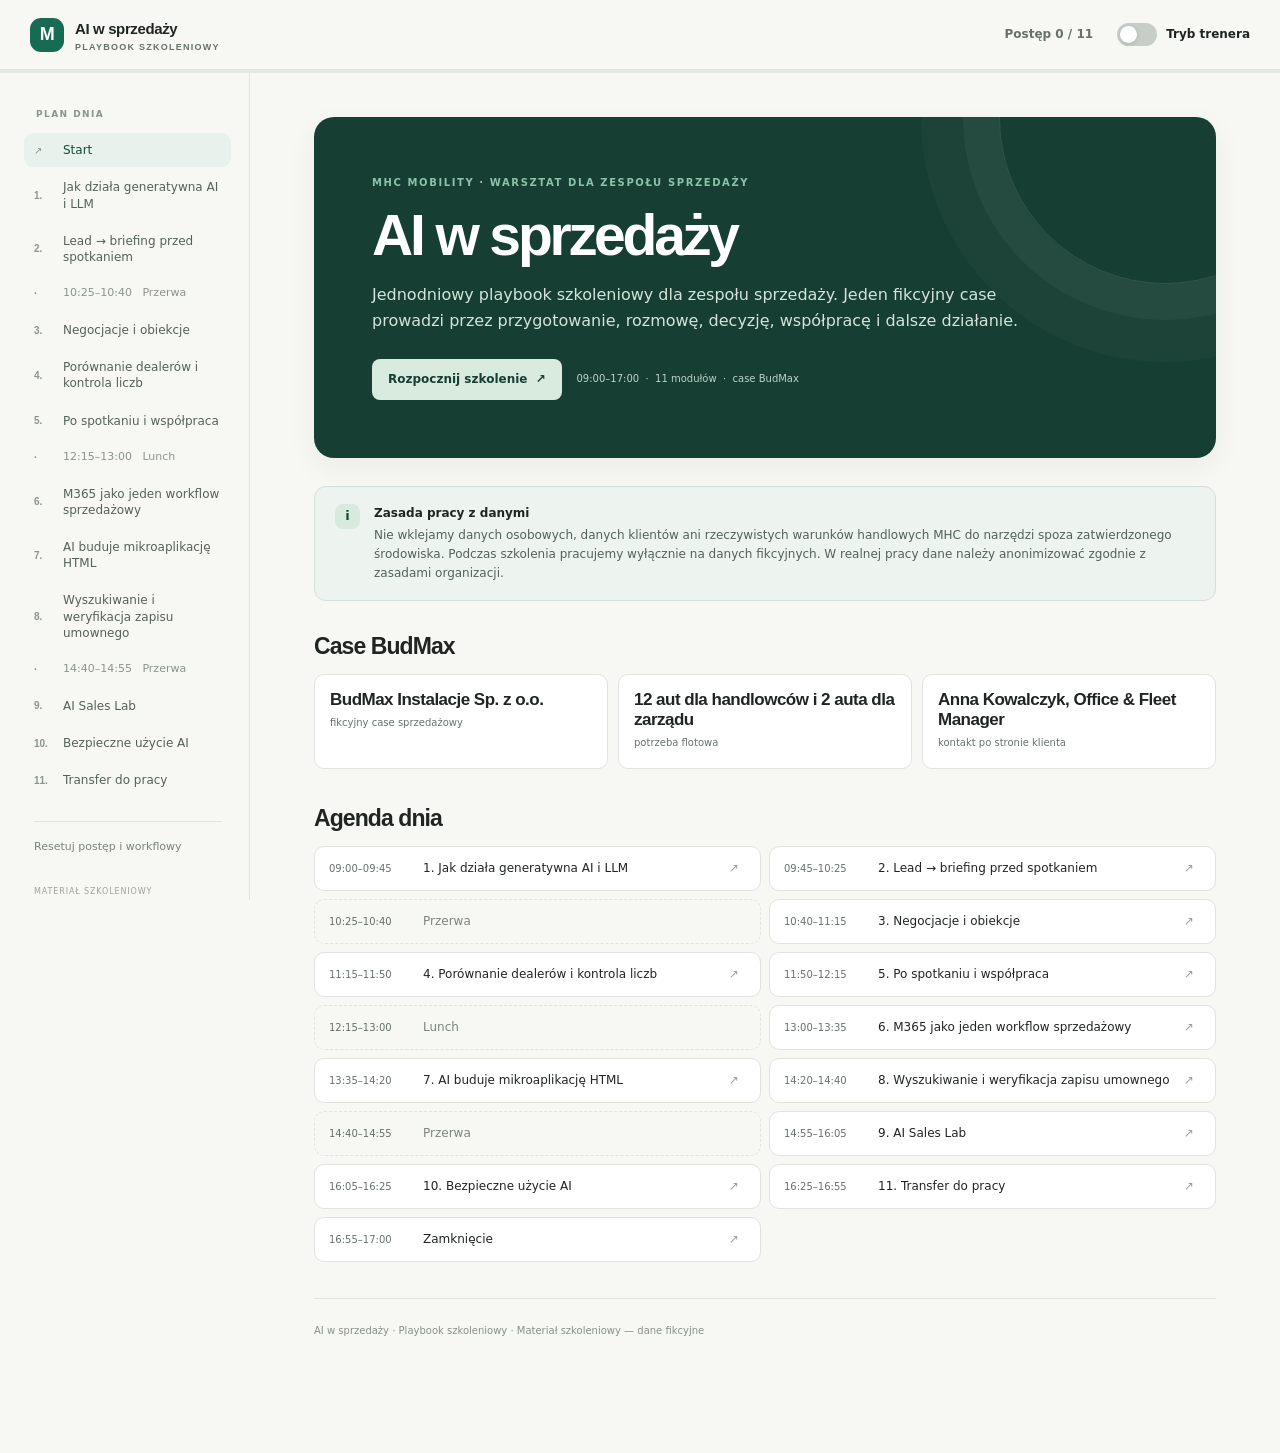
==== commit 6b529fa6: "Remove personal notes from training modules" ====
--- a/index.html
+++ b/index.html
@@ -24,7 +24,7 @@
       <nav id="course-nav"></nav>
       <div class="sidebar-tools">
         <label class="fast-switch trainer-control"><input id="fast-mode" type="checkbox"><span>Fast mode</span></label>
-        <button class="text-button" id="reset-button" type="button">Resetuj postęp i notatki</button>
+        <button class="text-button" id="reset-button" type="button">Resetuj postęp i workflowy</button>
       </div>
       <p class="side-foot">MATERIAŁ SZKOLENIOWY<br>FIKCYJNE DANE</p>
     </aside>
@@ -36,6 +36,19 @@
       <pre id="drawer-text" class="drawer-text" tabindex="0"></pre>
     </aside>
   </div>
+  <dialog class="trainer-password-dialog" id="trainer-password-dialog" aria-labelledby="trainer-password-title">
+    <form id="trainer-password-form">
+      <h2 id="trainer-password-title">Tryb trenera</h2>
+      <p>Wpisz hasło, aby wyświetlić materiały dla prowadzącego.</p>
+      <label for="trainer-password">Hasło</label>
+      <input id="trainer-password" type="password" autocomplete="current-password" required>
+      <p class="trainer-password-error" id="trainer-password-error" role="alert" hidden>Nieprawidłowe hasło.</p>
+      <div class="trainer-password-actions">
+        <button class="button secondary" type="button" data-action="cancel-trainer-login">Anuluj</button>
+        <button class="button primary" type="submit">Pokaż materiały</button>
+      </div>
+    </form>
+  </dialog>
   <script src="assets/js/app.js" defer></script>
 </body>
 </html>
--- a/assets/css/site.css
+++ b/assets/css/site.css
@@ -1,5 +1,5 @@
 :root{--paper:#f7f7f3;--surface:#fff;--ink:#202522;--muted:#67716a;--line:#dfe4dc;--green:#176b53;--green-dark:#104b3c;--mint:#e8f2ec;--gold:#d6a84b;--rose:#f6e9e5;--shadow:0 10px 30px rgba(33,47,39,.055);font-family:system-ui,-apple-system,"Segoe UI",sans-serif;color:var(--ink);background:var(--paper);font-synthesis:none;text-rendering:optimizeLegibility}
-*{box-sizing:border-box}html{scroll-behavior:smooth;scroll-padding-top:88px}body{margin:0;background:var(--paper);font-size:15px;line-height:1.58}button,input,textarea,select{font:inherit}button,a{touch-action:manipulation}a{color:var(--green-dark)}button{cursor:pointer}.skip-link{position:absolute;top:-50px;left:1rem;background:var(--ink);color:#fff;padding:.65rem 1rem;z-index:50}.skip-link:focus{top:1rem}.topbar{height:70px;position:sticky;top:0;z-index:20;background:rgba(247,247,243,.94);backdrop-filter:blur(12px);border-bottom:1px solid var(--line);display:flex;align-items:center;justify-content:space-between;padding:0 30px}.brand{display:flex;gap:11px;align-items:center;text-decoration:none;color:var(--ink);font-family:Manrope,sans-serif;font-weight:800;letter-spacing:-.025em}.brand-mark{width:34px;height:34px;display:grid;place-items:center;border-radius:11px;background:var(--green);color:white;font-size:18px}.brand small{display:block;color:var(--muted);font:600 9px "DM Sans",sans-serif;letter-spacing:.14em;margin-top:1px}.top-actions{display:flex;align-items:center;gap:24px}.progress-label{font-size:12px;color:var(--muted);font-weight:600}.mode-switch,.fast-switch{display:flex;align-items:center;gap:9px;font-size:12px;font-weight:600;cursor:pointer}.mode-switch input{position:absolute;opacity:0}.switch-ui{height:23px;width:40px;border-radius:14px;background:#c7cec8;position:relative;transition:.2s}.switch-ui:after{content:"";position:absolute;top:3px;left:3px;width:17px;height:17px;border-radius:50%;background:white;transition:.2s;box-shadow:0 1px 4px #0002}.mode-switch input:checked+.switch-ui{background:var(--green)}.mode-switch input:checked+.switch-ui:after{left:20px}.mode-switch input:focus-visible+.switch-ui{outline:3px solid var(--gold);outline-offset:2px}.progress-track{height:3px;background:#e4e9e2;position:sticky;top:70px;z-index:19}.progress-track span{height:100%;width:0;display:block;background:var(--green);transition:width .3s}.layout{display:grid;grid-template-columns:250px minmax(0,1fr);max-width:1480px;margin:auto;min-height:calc(100vh - 73px)}.sidebar{padding:34px 18px 28px 24px;border-right:1px solid var(--line);position:sticky;top:73px;height:calc(100vh - 73px);overflow:auto}.side-heading{font-size:9px;letter-spacing:.16em;color:#8b958d;font-weight:700;padding:0 12px 12px}.sidebar nav{display:flex;flex-direction:column;gap:3px}.nav-link{display:flex;gap:11px;align-items:center;color:#56615a;text-decoration:none;border-radius:9px;padding:9px 10px;font-size:12px;line-height:1.35;transition:background .15s,color .15s}.nav-link:hover,.nav-link[aria-current="page"]{background:var(--mint);color:var(--green-dark)}.nav-number{font:700 10px Manrope,sans-serif;color:#8b958d;min-width:18px}.nav-link.done .nav-number{color:var(--green)}.nav-link.break-link{color:#8b958d;font-size:11px}.sidebar-tools{margin:24px 10px 0;padding-top:16px;border-top:1px solid var(--line);display:grid;gap:15px}.fast-switch{font-size:11px;color:var(--muted)}.fast-switch input{accent-color:var(--green)}.text-button{border:0;background:none;padding:0;text-align:left;color:#79837c;font-size:11px}.text-button:hover{color:#a04437}.side-foot{margin:29px 10px 0;font-size:8px;line-height:1.7;color:#9ba39c;letter-spacing:.11em}main{min-width:0;max-width:1150px;padding:44px clamp(24px,5vw,72px) 90px}.loading{padding:30px;color:var(--muted)}.hero{background:#173e33;color:white;border-radius:20px;padding:clamp(30px,5vw,58px);position:relative;overflow:hidden;box-shadow:var(--shadow);margin-bottom:28px}.hero:after{content:"";position:absolute;width:330px;height:330px;border:1px solid #ffffff1c;border-radius:50%;right:-115px;top:-165px;box-shadow:0 0 0 36px #ffffff09,0 0 0 78px #ffffff07}.eyebrow{font-size:10px;letter-spacing:.16em;font-weight:700;color:#8bc2a9;text-transform:uppercase}.hero h1{font:800 clamp(34px,5vw,57px)/1.08 Manrope,sans-serif;letter-spacing:-.055em;max-width:640px;margin:14px 0}.hero p{color:#d3e4da;max-width:650px;font-size:16px}.hero-actions{display:flex;align-items:center;gap:15px;margin-top:26px;position:relative;z-index:1}.button{display:inline-flex;align-items:center;justify-content:center;gap:8px;text-decoration:none;border:1px solid transparent;border-radius:8px;padding:10px 15px;font-size:12px;font-weight:700;transition:.15s}.button.primary{background:var(--green);color:white}.hero .button.primary{background:#d9eadf;color:#173e33}.button.primary:hover{background:#c4dfcf}.button.secondary{border-color:var(--line);background:white;color:var(--ink)}.button.secondary:hover{border-color:#9eada2;background:#f8faf8}.button.small{padding:7px 10px;font-size:11px}.hero .micro-note{font-size:10px;color:#bbd3c5}.notice{display:flex;gap:14px;align-items:flex-start;padding:17px 20px;border:1px solid #d3e1d6;background:#edf4ef;border-radius:12px;margin-bottom:32px}.notice-icon{width:25px;height:25px;flex:0 0 25px;border-radius:8px;background:#d8e9dd;color:var(--green-dark);display:grid;place-items:center;font-size:13px;font-weight:800}.notice strong{display:block;font-size:12px;margin-bottom:3px}.notice p{margin:0;color:#526259;font-size:12px}.section-heading{font:800 23px Manrope,sans-serif;letter-spacing:-.04em;margin:0 0 14px}.agenda{display:grid;grid-template-columns:1fr 1fr;gap:8px;margin-bottom:36px}.agenda-item{display:grid;grid-template-columns:83px 1fr 17px;align-items:center;gap:11px;padding:12px 14px;border:1px solid var(--line);background:var(--surface);border-radius:10px;text-decoration:none;color:var(--ink);font-size:12px}.agenda-item:hover{border-color:#9cbaaa;transform:translateY(-1px)}.agenda-item time{font-variant-numeric:tabular-nums;font-size:10px;color:var(--muted)}.agenda-item.break{background:transparent;color:#7b857d;border-style:dashed}.agenda-arrow{color:#98a29a}.case-grid{display:grid;grid-template-columns:repeat(3,1fr);gap:10px;margin-bottom:36px}.case-stat{padding:15px;border:1px solid var(--line);border-radius:10px;background:white}.case-stat strong{display:block;font:700 17px Manrope,sans-serif;letter-spacing:-.03em}.case-stat span{font-size:10px;color:var(--muted)}.module{padding:32px 0 40px;border-top:1px solid var(--line);scroll-margin-top:90px}.module-head{display:flex;align-items:flex-start;justify-content:space-between;gap:18px;margin-bottom:22px}.module-index{font:700 11px Manrope,sans-serif;color:var(--green);letter-spacing:.1em}.module h2{font:800 clamp(25px,3vw,34px)/1.17 Manrope,sans-serif;letter-spacing:-.05em;margin:6px 0 8px}.module-objective{max-width:720px;color:#59635c;margin:0}.module-time{white-space:nowrap;color:var(--muted);font-size:11px;padding:7px 10px;border:1px solid var(--line);border-radius:20px;background:white}.module-intro{display:grid;grid-template-columns:1.1fr .9fr;gap:14px;margin-bottom:22px}.panel{background:white;border:1px solid var(--line);border-radius:12px;padding:18px 19px;box-shadow:0 2px 8px #1a382108}.panel h3,.content-block h3{font:700 13px Manrope,sans-serif;letter-spacing:-.02em;margin:0 0 8px}.panel p{margin:0;color:#58635c;font-size:12px}.panel.problem{background:#f2f3ee}.panel.problem h3{color:#748078;font-size:9px;letter-spacing:.13em;text-transform:uppercase}.content-block{margin:17px 0 22px}.content-block p{white-space:pre-line}.content-list{margin:0;padding-left:19px;color:#49554d;font-size:13px}.content-list li{margin:5px 0}.source-box{white-space:pre-wrap;font-size:12px;background:#fff;border:1px solid var(--line);border-left:3px solid var(--gold);padding:17px 19px;border-radius:0 10px 10px 0;color:#3c463f;line-height:1.7}.source-title,.block-label{font-size:9px;font-weight:800;letter-spacing:.14em;color:#7a857d;text-transform:uppercase;margin-bottom:9px}.steps{display:grid;gap:10px}.step-card{border:1px solid var(--line);border-radius:12px;background:white;overflow:hidden}.step-card.locked{display:none}.step-card-head{display:flex;align-items:center;gap:10px;padding:14px 17px 0}.step-badge{display:grid;place-items:center;flex:0 0 23px;height:23px;border-radius:7px;background:var(--mint);color:var(--green-dark);font:700 10px Manrope}.step-card h3{margin:0;font:700 13px Manrope,sans-serif}.step-card-body{padding:5px 17px 16px 50px;color:#59635c;font-size:12px}.step-card-body p{margin:5px 0 10px;white-space:pre-line}.prompt-toggle{display:inline-flex;align-items:center;gap:6px;background:none;border:0;color:var(--green);font-weight:700;font-size:11px;padding:3px 0}.prompt-toggle:hover{text-decoration:underline}.prompt-box{margin-top:10px;background:#f4f6f2;border:1px solid #e0e6de;border-radius:9px;padding:12px}.prompt-box pre{font:12px/1.6 "DM Sans",sans-serif;color:#334139;white-space:pre-wrap;margin:0 0 10px}.prompt-box[hidden]{display:none}.reveal-next{margin-top:12px}.step-counter{color:var(--muted);font-size:10px;margin-left:8px}.training-table{width:100%;border-collapse:collapse;background:white;font-size:11px;border:1px solid var(--line);border-radius:10px;overflow:hidden;display:table}.training-table th{background:#edf2ed;color:#415249;text-align:left;font-size:10px}.training-table th,.training-table td{padding:10px 11px;border-bottom:1px solid var(--line);vertical-align:top}.training-table tr:last-child td{border-bottom:0}.table-wrap{overflow:auto;border-radius:10px;margin:10px 0}.segment-grid,.card-grid,.download-grid{display:grid;grid-template-columns:repeat(2,minmax(0,1fr));gap:10px}.segment-card,.safety-card,.download-card{border:1px solid var(--line);background:#fff;border-radius:11px;padding:15px}.segment-card h4,.safety-card h4{font:700 12px Manrope,sans-serif;margin:0 0 7px}.segment-card p,.safety-card p{font-size:11px;color:#5c665f;margin:4px 0}.segment-card .objection{padding-top:7px;border-top:1px solid #edf0ec;color:#37483c}.safety-card select{width:100%;margin-top:9px;border:1px solid #dbe2da;padding:7px 8px;background:#fafbf9;border-radius:6px;font-size:10px}.answer-hint{font-size:10px;color:var(--green-dark);margin-top:7px}.takeaway{margin:23px 0;background:#e9f2ec;border-left:3px solid var(--green);padding:14px 17px;border-radius:0 10px 10px 0;color:#294b3b;font-size:12px}.takeaway strong{display:block;text-transform:uppercase;letter-spacing:.12em;font-size:9px;margin-bottom:5px}.module-tools{display:flex;flex-wrap:wrap;align-items:center;gap:9px;margin:15px 0}.trainer-box{margin:15px 0 20px;border:1px solid #c9d9ce;background:#edf4ef;border-radius:12px;padding:17px 18px}.trainer-label{font-size:9px;font-weight:800;letter-spacing:.15em;color:var(--green);margin-bottom:10px}.trainer-grid{display:grid;grid-template-columns:1fr 1fr;gap:13px}.trainer-box h4{margin:0 0 5px;font:700 11px Manrope}.trainer-box p,.trainer-box li{font-size:11px;color:#4c5b51;margin:4px 0}.trainer-box ul{padding-left:17px;margin:4px 0}.fast-note{margin-top:12px;padding:9px 11px;border:1px dashed #b3c5b8;border-radius:8px;font-size:10px;color:#425a49}.fast-note[hidden]{display:none}.timer{display:inline-flex;align-items:center;gap:8px;border:1px solid #c5d6ca;background:#fff;color:var(--green-dark);padding:6px 9px;border-radius:20px;font-size:10px;font-variant-numeric:tabular-nums}.timer output{font-weight:800;min-width:43px}.reflection{margin:20px 0 0;padding-top:16px;border-top:1px solid var(--line)}.reflection label{display:block;font:700 11px Manrope;margin-bottom:7px}.reflection textarea,.workflow-field input,.workflow-field textarea{display:block;width:100%;border:1px solid #d8dfd8;border-radius:8px;background:white;padding:10px 11px;color:var(--ink);font-size:12px;resize:vertical}.reflection textarea{min-height:76px}.module-complete{display:flex;align-items:center;gap:9px;margin-top:13px;font-size:11px;color:#5e695f}.module-complete input{accent-color:var(--green);width:15px;height:15px}.manual-check{background:#fbf4df;border:1px solid #e9d9aa;padding:12px 14px;border-radius:9px;margin-top:11px;font-size:11px}.manual-check label{display:flex;align-items:flex-start;gap:8px}.manual-check input{accent-color:var(--green);margin-top:3px}.workflow-group{margin:18px 0;padding:19px;background:white;border:1px solid var(--line);border-radius:12px}.workflow-group h3{font:700 15px Manrope;margin:0 0 13px}.workflow-fields{display:grid;grid-template-columns:1fr 1fr;gap:10px}.workflow-field label{display:block;font-size:10px;color:#59645c;font-weight:700;margin-bottom:5px}.workflow-field textarea{min-height:66px}.export-note{font-size:10px;color:var(--muted);margin-left:5px}.site-footer{border-top:1px solid var(--line);padding:24px 0;color:#879188;font-size:10px}.empty-state{padding:30px;background:white;border-radius:12px;color:var(--muted)}
+*{box-sizing:border-box}html{scroll-behavior:smooth;scroll-padding-top:88px}body{margin:0;background:var(--paper);font-size:15px;line-height:1.58}button,input,textarea,select{font:inherit}button,a{touch-action:manipulation}a{color:var(--green-dark)}button{cursor:pointer}.skip-link{position:absolute;top:-50px;left:1rem;background:var(--ink);color:#fff;padding:.65rem 1rem;z-index:50}.skip-link:focus{top:1rem}.topbar{height:70px;position:sticky;top:0;z-index:20;background:rgba(247,247,243,.94);backdrop-filter:blur(12px);border-bottom:1px solid var(--line);display:flex;align-items:center;justify-content:space-between;padding:0 30px}.brand{display:flex;gap:11px;align-items:center;text-decoration:none;color:var(--ink);font-family:Manrope,sans-serif;font-weight:800;letter-spacing:-.025em}.brand-mark{width:34px;height:34px;display:grid;place-items:center;border-radius:11px;background:var(--green);color:white;font-size:18px}.brand small{display:block;color:var(--muted);font:600 9px "DM Sans",sans-serif;letter-spacing:.14em;margin-top:1px}.top-actions{display:flex;align-items:center;gap:24px}.progress-label{font-size:12px;color:var(--muted);font-weight:600}.mode-switch,.fast-switch{display:flex;align-items:center;gap:9px;font-size:12px;font-weight:600;cursor:pointer}.mode-switch input{position:absolute;opacity:0}.switch-ui{height:23px;width:40px;border-radius:14px;background:#c7cec8;position:relative;transition:.2s}.switch-ui:after{content:"";position:absolute;top:3px;left:3px;width:17px;height:17px;border-radius:50%;background:white;transition:.2s;box-shadow:0 1px 4px #0002}.mode-switch input:checked+.switch-ui{background:var(--green)}.mode-switch input:checked+.switch-ui:after{left:20px}.mode-switch input:focus-visible+.switch-ui{outline:3px solid var(--gold);outline-offset:2px}.progress-track{height:3px;background:#e4e9e2;position:sticky;top:70px;z-index:19}.progress-track span{height:100%;width:0;display:block;background:var(--green);transition:width .3s}.layout{display:grid;grid-template-columns:250px minmax(0,1fr);max-width:1480px;margin:auto;min-height:calc(100vh - 73px)}.sidebar{padding:34px 18px 28px 24px;border-right:1px solid var(--line);position:sticky;top:73px;height:calc(100vh - 73px);overflow:auto}.side-heading{font-size:9px;letter-spacing:.16em;color:#8b958d;font-weight:700;padding:0 12px 12px}.sidebar nav{display:flex;flex-direction:column;gap:3px}.nav-link{display:flex;gap:11px;align-items:center;color:#56615a;text-decoration:none;border-radius:9px;padding:9px 10px;font-size:12px;line-height:1.35;transition:background .15s,color .15s}.nav-link:hover,.nav-link[aria-current="page"]{background:var(--mint);color:var(--green-dark)}.nav-number{font:700 10px Manrope,sans-serif;color:#8b958d;min-width:18px}.nav-link.done .nav-number{color:var(--green)}.nav-link.break-link{color:#8b958d;font-size:11px}.sidebar-tools{margin:24px 10px 0;padding-top:16px;border-top:1px solid var(--line);display:grid;gap:15px}.fast-switch{font-size:11px;color:var(--muted)}.fast-switch input{accent-color:var(--green)}.text-button{border:0;background:none;padding:0;text-align:left;color:#79837c;font-size:11px}.text-button:hover{color:#a04437}.side-foot{margin:29px 10px 0;font-size:8px;line-height:1.7;color:#9ba39c;letter-spacing:.11em}main{min-width:0;max-width:1150px;padding:44px clamp(24px,5vw,72px) 90px}.loading{padding:30px;color:var(--muted)}.hero{background:#173e33;color:white;border-radius:20px;padding:clamp(30px,5vw,58px);position:relative;overflow:hidden;box-shadow:var(--shadow);margin-bottom:28px}.hero:after{content:"";position:absolute;width:330px;height:330px;border:1px solid #ffffff1c;border-radius:50%;right:-115px;top:-165px;box-shadow:0 0 0 36px #ffffff09,0 0 0 78px #ffffff07}.eyebrow{font-size:10px;letter-spacing:.16em;font-weight:700;color:#8bc2a9;text-transform:uppercase}.hero h1{font:800 clamp(34px,5vw,57px)/1.08 Manrope,sans-serif;letter-spacing:-.055em;max-width:640px;margin:14px 0}.hero p{color:#d3e4da;max-width:650px;font-size:16px}.hero-actions{display:flex;align-items:center;gap:15px;margin-top:26px;position:relative;z-index:1}.button{display:inline-flex;align-items:center;justify-content:center;gap:8px;text-decoration:none;border:1px solid transparent;border-radius:8px;padding:10px 15px;font-size:12px;font-weight:700;transition:.15s}.button.primary{background:var(--green);color:white}.hero .button.primary{background:#d9eadf;color:#173e33}.button.primary:hover{background:#c4dfcf}.button.secondary{border-color:var(--line);background:white;color:var(--ink)}.button.secondary:hover{border-color:#9eada2;background:#f8faf8}.button.small{padding:7px 10px;font-size:11px}.hero .micro-note{font-size:10px;color:#bbd3c5}.notice{display:flex;gap:14px;align-items:flex-start;padding:17px 20px;border:1px solid #d3e1d6;background:#edf4ef;border-radius:12px;margin-bottom:32px}.notice-icon{width:25px;height:25px;flex:0 0 25px;border-radius:8px;background:#d8e9dd;color:var(--green-dark);display:grid;place-items:center;font-size:13px;font-weight:800}.notice strong{display:block;font-size:12px;margin-bottom:3px}.notice p{margin:0;color:#526259;font-size:12px}.section-heading{font:800 23px Manrope,sans-serif;letter-spacing:-.04em;margin:0 0 14px}.agenda{display:grid;grid-template-columns:1fr 1fr;gap:8px;margin-bottom:36px}.agenda-item{display:grid;grid-template-columns:83px 1fr 17px;align-items:center;gap:11px;padding:12px 14px;border:1px solid var(--line);background:var(--surface);border-radius:10px;text-decoration:none;color:var(--ink);font-size:12px}.agenda-item:hover{border-color:#9cbaaa;transform:translateY(-1px)}.agenda-item time{font-variant-numeric:tabular-nums;font-size:10px;color:var(--muted)}.agenda-item.break{background:transparent;color:#7b857d;border-style:dashed}.agenda-arrow{color:#98a29a}.case-grid{display:grid;grid-template-columns:repeat(3,1fr);gap:10px;margin-bottom:36px}.case-stat{padding:15px;border:1px solid var(--line);border-radius:10px;background:white}.case-stat strong{display:block;font:700 17px Manrope,sans-serif;letter-spacing:-.03em}.case-stat span{font-size:10px;color:var(--muted)}.module{padding:32px 0 40px;border-top:1px solid var(--line);scroll-margin-top:90px}.module-head{display:flex;align-items:flex-start;justify-content:space-between;gap:18px;margin-bottom:22px}.module-index{font:700 11px Manrope,sans-serif;color:var(--green);letter-spacing:.1em}.module h2{font:800 clamp(25px,3vw,34px)/1.17 Manrope,sans-serif;letter-spacing:-.05em;margin:6px 0 8px}.module-objective{max-width:720px;color:#59635c;margin:0}.module-time{white-space:nowrap;color:var(--muted);font-size:11px;padding:7px 10px;border:1px solid var(--line);border-radius:20px;background:white}.module-intro{display:grid;grid-template-columns:1.1fr .9fr;gap:14px;margin-bottom:22px}.panel{background:white;border:1px solid var(--line);border-radius:12px;padding:18px 19px;box-shadow:0 2px 8px #1a382108}.panel h3,.content-block h3{font:700 13px Manrope,sans-serif;letter-spacing:-.02em;margin:0 0 8px}.panel p{margin:0;color:#58635c;font-size:12px}.panel.problem{background:#f2f3ee}.panel.problem h3{color:#748078;font-size:9px;letter-spacing:.13em;text-transform:uppercase}.content-block{margin:17px 0 22px}.content-block p{white-space:pre-line}.content-list{margin:0;padding-left:19px;color:#49554d;font-size:13px}.content-list li{margin:5px 0}.source-box{white-space:pre-wrap;font-size:12px;background:#fff;border:1px solid var(--line);border-left:3px solid var(--gold);padding:17px 19px;border-radius:0 10px 10px 0;color:#3c463f;line-height:1.7}.source-title,.block-label{font-size:9px;font-weight:800;letter-spacing:.14em;color:#7a857d;text-transform:uppercase;margin-bottom:9px}.steps{display:grid;gap:10px}.step-card{border:1px solid var(--line);border-radius:12px;background:white;overflow:hidden}.step-card.locked{display:none}.step-card-head{display:flex;align-items:center;gap:10px;padding:14px 17px 0}.step-badge{display:grid;place-items:center;flex:0 0 23px;height:23px;border-radius:7px;background:var(--mint);color:var(--green-dark);font:700 10px Manrope}.step-card h3{margin:0;font:700 13px Manrope,sans-serif}.step-card-body{padding:5px 17px 16px 50px;color:#59635c;font-size:12px}.step-card-body p{margin:5px 0 10px;white-space:pre-line}.prompt-toggle{display:inline-flex;align-items:center;gap:6px;background:none;border:0;color:var(--green);font-weight:700;font-size:11px;padding:3px 0}.prompt-toggle:hover{text-decoration:underline}.prompt-box{margin-top:10px;background:#f4f6f2;border:1px solid #e0e6de;border-radius:9px;padding:12px}.prompt-box pre{font:12px/1.6 "DM Sans",sans-serif;color:#334139;white-space:pre-wrap;margin:0 0 10px}.prompt-box[hidden]{display:none}.reveal-next{margin-top:12px}.step-counter{color:var(--muted);font-size:10px;margin-left:8px}.training-table{width:100%;border-collapse:collapse;background:white;font-size:11px;border:1px solid var(--line);border-radius:10px;overflow:hidden;display:table}.training-table th{background:#edf2ed;color:#415249;text-align:left;font-size:10px}.training-table th,.training-table td{padding:10px 11px;border-bottom:1px solid var(--line);vertical-align:top}.training-table tr:last-child td{border-bottom:0}.table-wrap{overflow:auto;border-radius:10px;margin:10px 0}.segment-grid,.card-grid,.download-grid{display:grid;grid-template-columns:repeat(2,minmax(0,1fr));gap:10px}.segment-card,.safety-card,.download-card{border:1px solid var(--line);background:#fff;border-radius:11px;padding:15px}.segment-card h4,.safety-card h4{font:700 12px Manrope,sans-serif;margin:0 0 7px}.segment-card p,.safety-card p{font-size:11px;color:#5c665f;margin:4px 0}.segment-card .objection{padding-top:7px;border-top:1px solid #edf0ec;color:#37483c}.safety-card select{width:100%;margin-top:9px;border:1px solid #dbe2da;padding:7px 8px;background:#fafbf9;border-radius:6px;font-size:10px}.answer-hint{font-size:10px;color:var(--green-dark);margin-top:7px}.takeaway{margin:23px 0;background:#e9f2ec;border-left:3px solid var(--green);padding:14px 17px;border-radius:0 10px 10px 0;color:#294b3b;font-size:12px}.takeaway strong{display:block;text-transform:uppercase;letter-spacing:.12em;font-size:9px;margin-bottom:5px}.module-tools{display:flex;flex-wrap:wrap;align-items:center;gap:9px;margin:15px 0}.trainer-box{margin:15px 0 20px;border:1px solid #c9d9ce;background:#edf4ef;border-radius:12px;padding:17px 18px}.trainer-label{font-size:9px;font-weight:800;letter-spacing:.15em;color:var(--green);margin-bottom:10px}.trainer-grid{display:grid;grid-template-columns:1fr 1fr;gap:13px}.trainer-box h4{margin:0 0 5px;font:700 11px Manrope}.trainer-box p,.trainer-box li{font-size:11px;color:#4c5b51;margin:4px 0}.trainer-box ul{padding-left:17px;margin:4px 0}.fast-note{margin-top:12px;padding:9px 11px;border:1px dashed #b3c5b8;border-radius:8px;font-size:10px;color:#425a49}.fast-note[hidden]{display:none}.timer{display:inline-flex;align-items:center;gap:8px;border:1px solid #c5d6ca;background:#fff;color:var(--green-dark);padding:6px 9px;border-radius:20px;font-size:10px;font-variant-numeric:tabular-nums}.timer output{font-weight:800;min-width:43px}.module-status{margin:20px 0 0;padding-top:16px;border-top:1px solid var(--line)}.module-status label{display:block;font:700 11px Manrope;margin-bottom:7px}.workflow-field input,.workflow-field textarea{display:block;width:100%;border:1px solid #d8dfd8;border-radius:8px;background:white;padding:10px 11px;color:var(--ink);font-size:12px;resize:vertical}.module-complete{display:flex;align-items:center;gap:9px;margin-top:13px;font-size:11px;color:#5e695f}.module-complete input{accent-color:var(--green);width:15px;height:15px}.manual-check{background:#fbf4df;border:1px solid #e9d9aa;padding:12px 14px;border-radius:9px;margin-top:11px;font-size:11px}.manual-check label{display:flex;align-items:flex-start;gap:8px}.manual-check input{accent-color:var(--green);margin-top:3px}.workflow-group{margin:18px 0;padding:19px;background:white;border:1px solid var(--line);border-radius:12px}.workflow-group h3{font:700 15px Manrope;margin:0 0 13px}.workflow-fields{display:grid;grid-template-columns:1fr 1fr;gap:10px}.workflow-field label{display:block;font-size:10px;color:#59645c;font-weight:700;margin-bottom:5px}.workflow-field textarea{min-height:66px}.export-note{font-size:10px;color:var(--muted);margin-left:5px}.site-footer{border-top:1px solid var(--line);padding:24px 0;color:#879188;font-size:10px}.empty-state{padding:30px;background:white;border-radius:12px;color:var(--muted)}
 
 @media(max-width:900px){.layout{grid-template-columns:205px minmax(0,1fr)}.sidebar{padding-left:14px;padding-right:12px}.agenda{grid-template-columns:1fr}.module-intro{grid-template-columns:1fr}.case-grid{grid-template-columns:repeat(2,1fr)}}
 @media(max-width:640px){body{font-size:14px}.topbar{height:62px;padding:0 14px}.brand{font-size:13px}.brand-mark{width:30px;height:30px}.brand small{font-size:8px}.top-actions{gap:11px}.progress-label{display:none}.mode-switch{font-size:10px}.progress-track{top:62px}.layout{display:block}.sidebar{position:sticky;top:65px;height:auto;padding:8px 10px;border:0;border-bottom:1px solid var(--line);z-index:15;background:rgba(247,247,243,.97)}.side-heading,.sidebar-tools,.side-foot{display:none}.sidebar nav{flex-direction:row;overflow-x:auto;gap:4px;scrollbar-width:thin}.nav-link{flex:0 0 auto;padding:8px 10px;font-size:10px}.nav-link.break-link{display:none}.nav-number{min-width:auto}.nav-link span:last-child{white-space:nowrap}main{padding:24px 16px 65px}.hero{padding:29px 23px;border-radius:15px}.hero p{font-size:14px}.hero-actions{align-items:flex-start;flex-direction:column}.agenda-item{grid-template-columns:75px 1fr 14px;padding:10px}.case-grid{grid-template-columns:1fr 1fr;gap:7px}.case-stat{padding:11px}.case-stat strong{font-size:14px}.module{padding:26px 0 32px}.module-head{gap:8px}.module h2{font-size:25px}.module-time{font-size:9px;padding:5px 7px}.module-intro{gap:8px}.panel{padding:14px}.step-card-body{padding-left:16px}.step-card-head{padding-left:13px}.segment-grid,.card-grid,.download-grid,.trainer-grid,.workflow-fields{grid-template-columns:1fr}.training-table{min-width:650px}.table-wrap:after{content:"Przewiń tabelę w bok";display:block;font-size:9px;color:var(--muted);padding:4px}.workflow-group{padding:14px}.hero:after{opacity:.45}}
@@ -20,3 +20,13 @@
 @media(max-width:1100px){.layout.preview-open{grid-template-columns:205px minmax(0,1fr) minmax(300px,36%)}}
 @media(max-width:820px){.layout.preview-open{grid-template-columns:205px minmax(0,1fr)}.document-drawer{position:fixed;z-index:30;right:0;top:73px;width:min(440px,calc(100vw - 205px));box-shadow:-12px 0 30px #20362a1c}}
 @media(max-width:640px){.layout.preview-open{display:block}.document-drawer{top:62px;width:100vw;height:calc(100vh - 62px);padding:22px 18px;z-index:31}.module-pager{flex-wrap:wrap}.module-pager .button{padding:8px 10px;font-size:10px}.module-pager>span{order:3;width:100%;text-align:center}}
+.trainer-password-dialog{width:min(420px,calc(100vw - 32px));border:1px solid var(--line);border-radius:14px;padding:24px;background:var(--paper);color:var(--ink);box-shadow:0 20px 70px #132c2152}
+.trainer-password-dialog::backdrop{background:#16261fcc;backdrop-filter:blur(2px)}
+.trainer-password-dialog h2{font:800 20px Manrope,sans-serif;letter-spacing:-.04em;margin:0 0 8px}
+.trainer-password-dialog p{font-size:12px;color:var(--muted);margin:0 0 17px}
+.trainer-password-dialog label{display:block;font-size:11px;font-weight:700;margin-bottom:6px}
+.trainer-password-dialog input{width:100%;border:1px solid #d8dfd8;border-radius:8px;background:white;padding:10px 11px;color:var(--ink);font-size:13px}
+.trainer-password-dialog input:focus-visible{outline:3px solid #176b5355;border-color:var(--green)}
+.trainer-password-dialog .trainer-password-error{color:#a04437;margin:8px 0 0}
+.trainer-password-dialog .trainer-password-error[hidden]{display:none}
+.trainer-password-actions{display:flex;justify-content:flex-end;gap:9px;margin-top:20px}
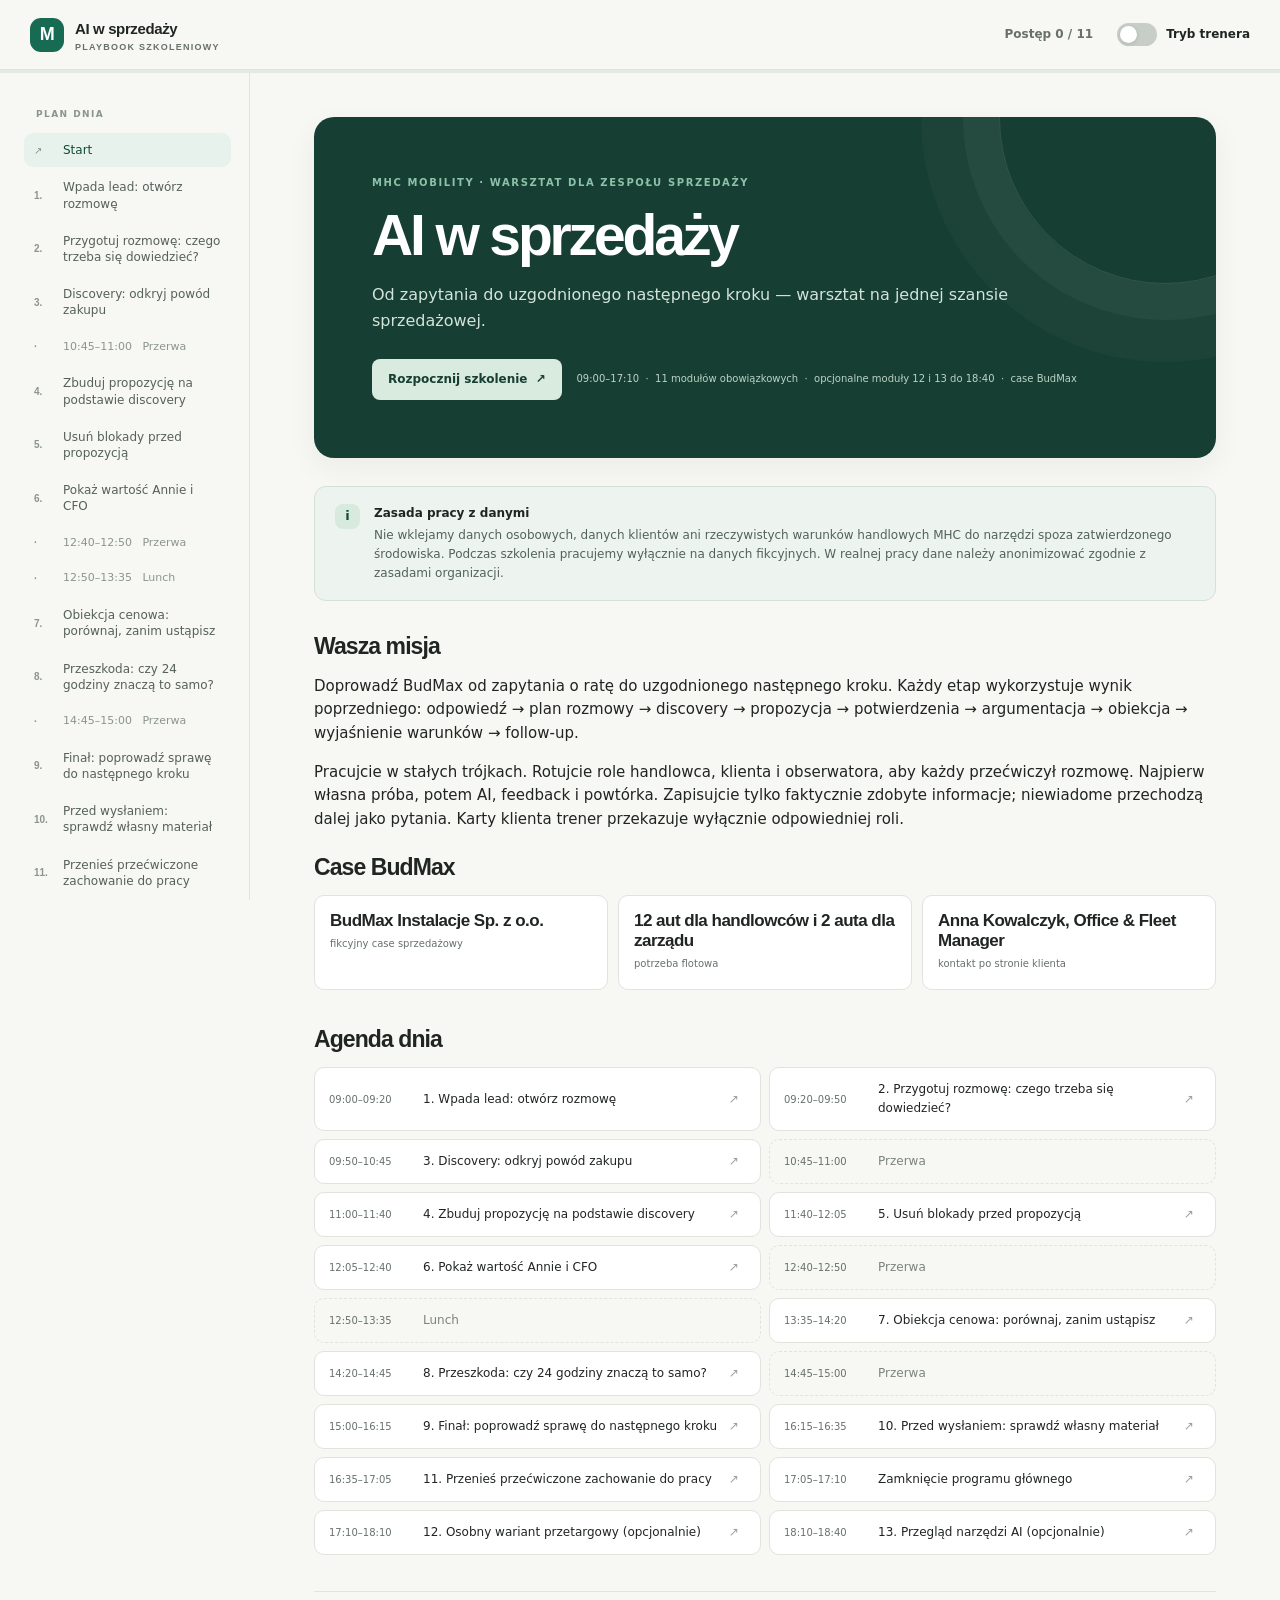
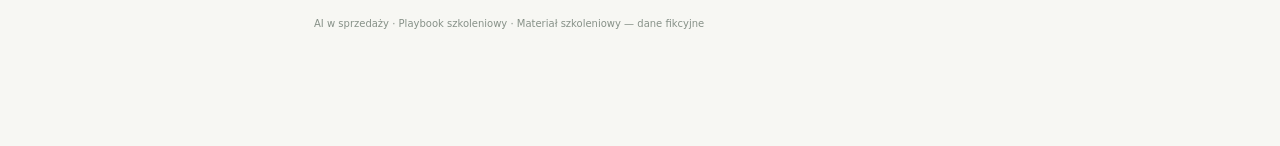
==== commit 14740b2f: "Rebuild training around a continuous BudMax sales case" ====
--- a/index.html
+++ b/index.html
@@ -24,7 +24,7 @@
       <nav id="course-nav"></nav>
       <div class="sidebar-tools">
         <label class="fast-switch trainer-control"><input id="fast-mode" type="checkbox"><span>Fast mode</span></label>
-        <button class="text-button" id="reset-button" type="button">Resetuj postęp i workflowy</button>
+        <button class="text-button" id="reset-button" type="button">Resetuj postęp i zapisy</button>
       </div>
       <p class="side-foot">MATERIAŁ SZKOLENIOWY<br>FIKCYJNE DANE</p>
     </aside>
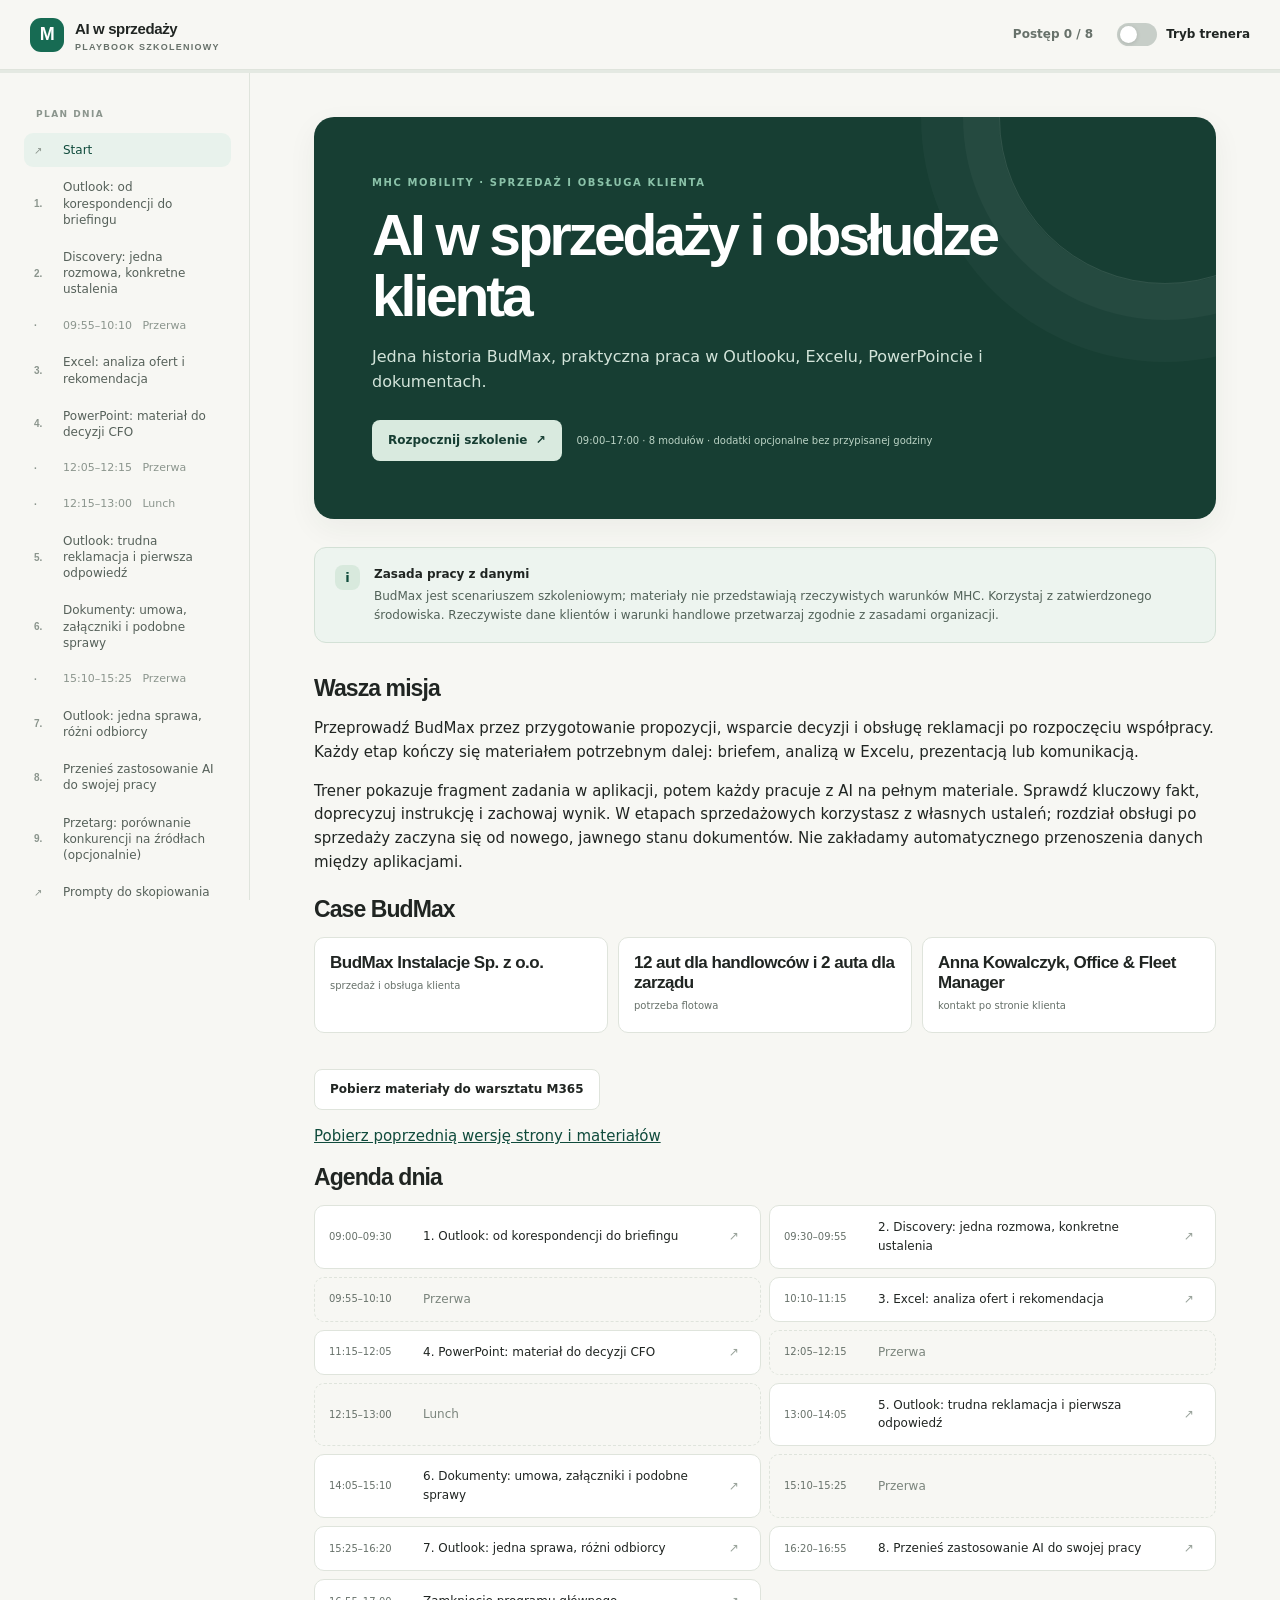
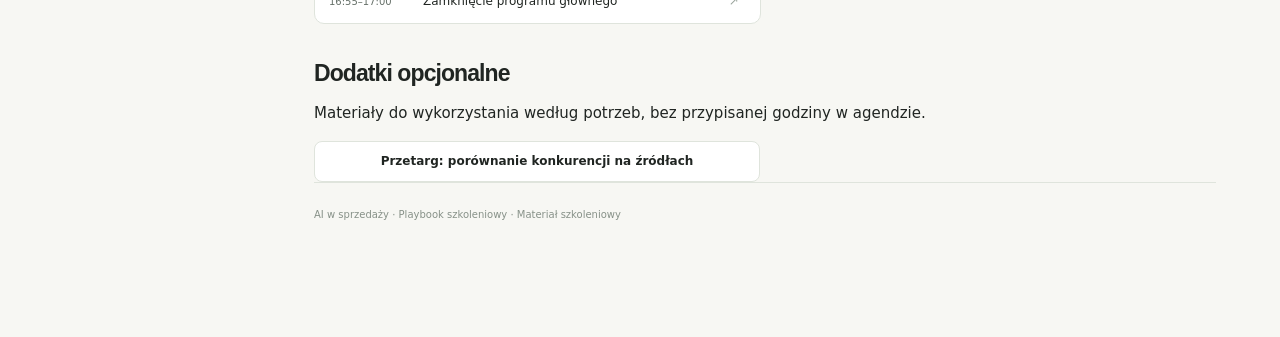
==== commit 260e0fa9: "Adapt BudMax workshop to M365 practice and finish agenda by 17" ====
--- a/index.html
+++ b/index.html
@@ -4,8 +4,8 @@
   <meta charset="utf-8">
   <meta name="viewport" content="width=device-width, initial-scale=1">
   <meta name="theme-color" content="#f7f7f3">
-  <meta name="description" content="Interaktywny playbook jednodniowego szkolenia AI w sprzedaży na fikcyjnym case’ie BudMax.">
-  <title>AI w sprzedaży · MHC Mobility</title>
+  <meta name="description" content="Interaktywny playbook jednodniowego szkolenia AI w sprzedaży na case’ie BudMax.">
+  <title>AI w sprzedaży i obsłudze · MHC Mobility</title>
   <link rel="stylesheet" href="assets/css/site.css">
 </head>
 <body>
@@ -13,11 +13,11 @@
   <header class="topbar">
     <a class="brand" href="#start" aria-label="AI w sprzedaży — start"><span class="brand-mark">M</span><span>AI w sprzedaży <small>PLAYBOOK SZKOLENIOWY</small></span></a>
     <div class="top-actions">
-      <span class="progress-label" id="progress-label">Postęp 0 / 11</span>
+      <span class="progress-label" id="progress-label">Postęp 0 / 8</span>
       <label class="mode-switch"><input type="checkbox" id="trainer-toggle"><span class="switch-ui" aria-hidden="true"></span><span>Tryb trenera</span></label>
     </div>
   </header>
-  <div class="progress-track" role="progressbar" aria-label="Postęp szkolenia" aria-valuemin="0" aria-valuemax="11" aria-valuenow="0"><span id="progress-fill"></span></div>
+  <div class="progress-track" role="progressbar" aria-label="Postęp szkolenia" aria-valuemin="0" aria-valuemax="8" aria-valuenow="0"><span id="progress-fill"></span></div>
   <div class="layout">
     <aside class="sidebar" aria-label="Nawigacja szkolenia">
       <div class="side-heading">PLAN DNIA</div>
@@ -26,7 +26,7 @@
         <label class="fast-switch trainer-control"><input id="fast-mode" type="checkbox"><span>Fast mode</span></label>
         <button class="text-button" id="reset-button" type="button">Resetuj postęp i zapisy</button>
       </div>
-      <p class="side-foot">MATERIAŁ SZKOLENIOWY<br>FIKCYJNE DANE</p>
+      <p class="side-foot">MATERIAŁ SZKOLENIOWY<br>WARSZTAT Z AI</p>
     </aside>
     <main id="main" tabindex="-1">
       <div id="course-content" aria-live="polite"><div class="loading">Wczytuję materiały szkoleniowe…</div></div>
